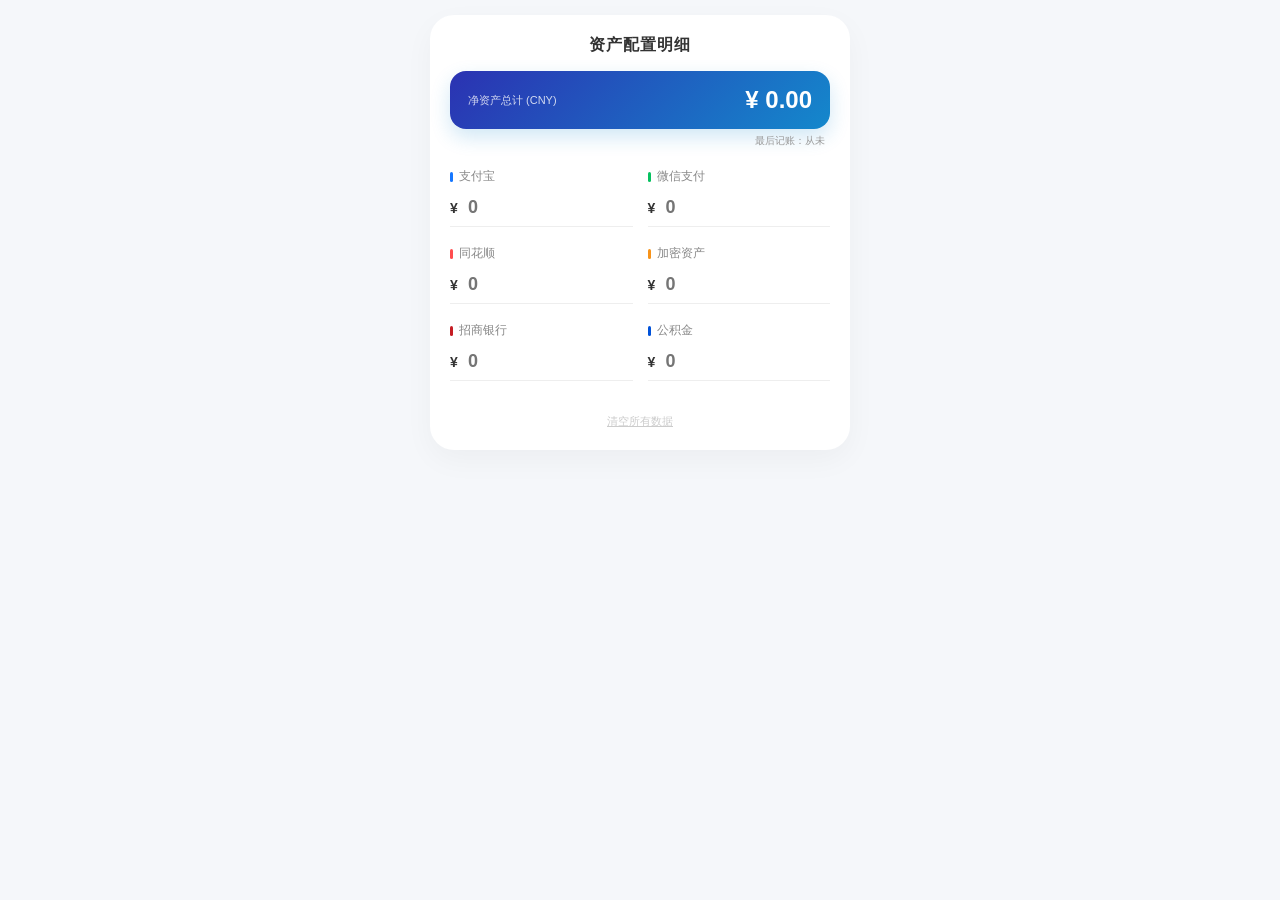
==== assets.html @ 4e2af0a4 "Add files via upload" ====
<!DOCTYPE html>
<html lang="zh-CN">
<head>
	<!-- 关联刚才创建的清单 -->
	<link rel="manifest" href="manifest.json">
	
	<!-- iOS 专用配置：隐藏 Safari 地址栏和状态栏 -->
	<meta name="apple-mobile-web-app-capable" content="yes">
	<meta name="apple-mobile-web-app-status-bar-style" content="black-translucent">
	<meta name="apple-mobile-web-app-title" content="投资助手">
	
	<!-- App 桌面图标 (建议换成你自己的 180x180 png 图片) -->
	<link rel="apple-touch-icon" href="https://cdn-icons-png.flaticon.com">
	
	<!-- 阻止页面弹性滚动造成露底（可选，增加原生感） -->
	<style>
	    html, body { overscroll-behavior-y: none; }
	</style>

    <meta charset="UTF-8">
    <meta name="viewport" content="width=device-width, initial-scale=1.0, maximum-scale=1.0, user-scalable=0">
    <title>财富看板</title>
    <style>
        :root {
            --ali: #1677ff; --wx: #07c160; --ths: #ff4d4f;
            --cry: #f7931a; --cmb: #c51d24; --gjj: #0052d9;
            --summary-bg: linear-gradient(135deg, #2b32b2 0%, #1488cc 100%);
        }
        body { font-family: -apple-system, sans-serif; background: #f5f7fa; display: flex; justify-content: center; min-height: 100vh; margin: 0; padding: 15px; box-sizing: border-box; }
        .app-card { background: #fff; border-radius: 24px; padding: 20px; width: 100%; max-width: 380px; box-shadow: 0 10px 30px rgba(0,0,0,0.04); height: fit-content; }
        header h2 { text-align: center; margin: 0 0 15px 0; font-size: 16px; color: #333; letter-spacing: 1px; }
        
        /* 顶部汇总区域 */
        .summary-card { 
            background: var(--summary-bg); 
            padding: 15px 18px; border-radius: 16px; 
            color: #fff; display: flex; align-items: center; justify-content: space-between; 
            margin-bottom: 5px;
            box-shadow: 0 8px 20px rgba(20, 136, 204, 0.2);
        }
        .summary-label { font-size: 11px; color: rgba(255,255,255,0.8); }
        .summary-val { font-size: 24px; font-weight: 700; font-family: "DIN Alternate", sans-serif; }
        .update-time { font-size: 10px; color: #999; text-align: right; margin-bottom: 20px; padding-right: 5px; }

        /* 中间输入网格 */
        .grid { display: grid; grid-template-columns: 1fr 1fr; gap: 18px 15px; margin-bottom: 25px; }
        .label-wrap { display: flex; align-items: center; margin-bottom: 4px; }
        .brand-line { width: 3px; height: 10px; border-radius: 2px; margin-right: 6px; }
        label { font-size: 12px; color: #888; }
        .input-box { position: relative; border-bottom: 1px solid #eee; }
        .input-box:focus-within { border-bottom-color: #1488cc; }
        .input-box::before { content: "¥"; position: absolute; left: 0; top: 50%; transform: translateY(-50%); color: #333; font-size: 14px; font-weight: 600; }
        input { width: 100%; padding: 8px 0 8px 18px; border: none; background: transparent; font-size: 18px; font-weight: 600; color: #333; outline: none; }

        /* 底部饼图分析区域 */
        .analysis-section { border-top: 1px dashed #eee; padding-top: 20px; margin-top: 10px; }
        .analysis-title { font-size: 13px; color: #333; font-weight: 600; margin-bottom: 15px; text-align: center; }
        .chart-container { display: flex; flex-direction: column; align-items: center; gap: 15px; }
        .pie-chart { width: 120px; height: 120px; border-radius: 50%; background: #f0f0f0; transition: 0.5s; position: relative; }
        .pie-chart::after { content: ""; position: absolute; width: 66px; height: 66px; background: white; border-radius: 50%; top: 27px; left: 27px; }
        
        .chart-legend { display: grid; grid-template-columns: 1fr 1fr; gap: 8px 15px; width: 100%; font-size: 11px; color: #666; }
        .legend-item { display: flex; align-items: center; }
        .dot { width: 7px; height: 7px; border-radius: 50%; margin-right: 6px; }

        .footer { margin-top: 30px; text-align: center; }
        .clear-btn { background: none; color: #ccc; border: none; font-size: 11px; text-decoration: underline; cursor: pointer; }
    </style>
</head>
<body>

<div class="app-card">
    <header><h2>资产配置明细</h2></header>
    
    <div class="summary-card">
        <div class="summary-label">净资产总计 (CNY)</div>
        <div class="summary-val">¥ <span id="res">0.00</span></div>
    </div>
    <div class="update-time">最后记账：<span id="last-update">从未</span></div>

    <div class="grid">
        <div class="item">
            <div class="label-wrap"><div class="brand-line" style="background:var(--ali)"></div><label>支付宝</label></div>
            <div class="input-box"><input type="text" inputmode="decimal" class="asset-input" id="alipay" data-color="var(--ali)" data-name="支付宝" placeholder="0"></div>
        </div>
        <div class="item">
            <div class="label-wrap"><div class="brand-line" style="background:var(--wx)"></div><label>微信支付</label></div>
            <div class="input-box"><input type="text" inputmode="decimal" class="asset-input" id="wechat" data-color="var(--wx)" data-name="微信" placeholder="0"></div>
        </div>
        <div class="item">
            <div class="label-wrap"><div class="brand-line" style="background:var(--ths)"></div><label>同花顺</label></div>
            <div class="input-box"><input type="text" inputmode="decimal" class="asset-input" id="ths" data-color="var(--ths)" data-name="同花顺" placeholder="0"></div>
        </div>
        <div class="item">
            <div class="label-wrap"><div class="brand-line" style="background:var(--cry)"></div><label>加密资产</label></div>
            <div class="input-box"><input type="text" inputmode="decimal" class="asset-input" id="crypto" data-color="var(--cry)" data-name="加密币" placeholder="0"></div>
        </div>
        <div class="item">
            <div class="label-wrap"><div class="brand-line" style="background:var(--cmb)"></div><label>招商银行</label></div>
            <div class="input-box"><input type="text" inputmode="decimal" class="asset-input" id="cmb" data-color="var(--cmb)" data-name="招行" placeholder="0"></div>
        </div>
        <div class="item">
            <div class="label-wrap"><div class="brand-line" style="background:var(--gjj)"></div><label>公积金</label></div>
            <div class="input-box"><input type="text" inputmode="decimal" class="asset-input" id="provident" data-color="var(--gjj)" data-name="公积金" placeholder="0"></div>
        </div>
    </div>

    <!-- 移至底部的分析区域 -->
    <div class="analysis-section" id="analysis-box" style="display:none;">
        <div class="analysis-title">资产分布比例</div>
        <div class="chart-container">
            <div class="pie-chart" id="pie"></div>
            <div class="chart-legend" id="legend"></div>
        </div>
    </div>

    <div class="footer">
        <button class="clear-btn" onclick="clearData()">清空所有数据</button>
    </div>
</div>

<script>
    const inputs = document.querySelectorAll('.asset-input');
    const resDisplay = document.getElementById('res');
    const timeDisplay = document.getElementById('last-update');
    const analysisBox = document.getElementById('analysis-box');
    const pieChart = document.getElementById('pie');
    const legendBox = document.getElementById('legend');

    window.onload = () => {
        inputs.forEach(i => {
            const saved = localStorage.getItem('wealth_final_' + i.id);
            if (saved) i.value = saved;
        });
        const savedTime = localStorage.getItem('wealth_final_time');
        if (savedTime) timeDisplay.innerText = savedTime;
        updateDisplay(false);
    };

    function updateDisplay(shouldUpdateTime = true) {
        let sum = 0;
        let segments = [];
        inputs.forEach(i => {
            const val = parseFloat(i.value) || 0;
            sum += val;
            if (val > 0) {
                segments.push({ name: i.getAttribute('data-name'), value: val, color: i.getAttribute('data-color') });
            }
        });

        resDisplay.innerText = sum.toLocaleString('zh-CN', { minimumFractionDigits: 2 });

        if (sum > 0) {
            analysisBox.style.display = 'block';
            let currentPercent = 0;
            let gradientStr = segments.map(s => {
                let start = currentPercent;
                let end = start + (s.value / sum) * 100;
                currentPercent = end;
                return `${s.color} ${start}% ${end}%`;
            }).join(', ');
            pieChart.style.background = `conic-gradient(${gradientStr})`;
            legendBox.innerHTML = segments.map(s => {
                let p = ((s.value / sum) * 100).toFixed(1);
                return `<div class="legend-item"><div class="dot" style="background:${s.color}"></div>${s.name} ${p}%</div>`;
            }).join('');
        } else {
            analysisBox.style.display = 'none';
        }

        if (shouldUpdateTime) {
            const now = new Date();
            const timeStr = `${now.getFullYear()}-${(now.getMonth()+1).toString().padStart(2,'0')}-${now.getDate().toString().padStart(2,'0')} ${now.getHours().toString().padStart(2,'0')}:${now.getMinutes().toString().padStart(2,'0')}`;
            timeDisplay.innerText = timeStr;
            localStorage.setItem('wealth_final_time', timeStr);
        }
    }

    function handleInput(e) {
        let val = e.target.value.replace(/[^\d.]/g, ""); 
        const parts = val.split(".");
        if (parts.length > 2) val = parts + "." + parts.slice(1).join("");
        e.target.value = val;
        localStorage.setItem('wealth_final_' + e.target.id, val);
        updateDisplay(true);
    }

    function clearData() {
        if (confirm("确定要清空吗？")) {
            inputs.forEach(i => { i.value = ""; localStorage.removeItem('wealth_final_' + i.id); });
            localStorage.removeItem('wealth_final_time');
            timeDisplay.innerText = "从未";
            updateDisplay(false);
        }
    }

    inputs.forEach(i => i.addEventListener('input', handleInput));
</script>

</body>
</html>
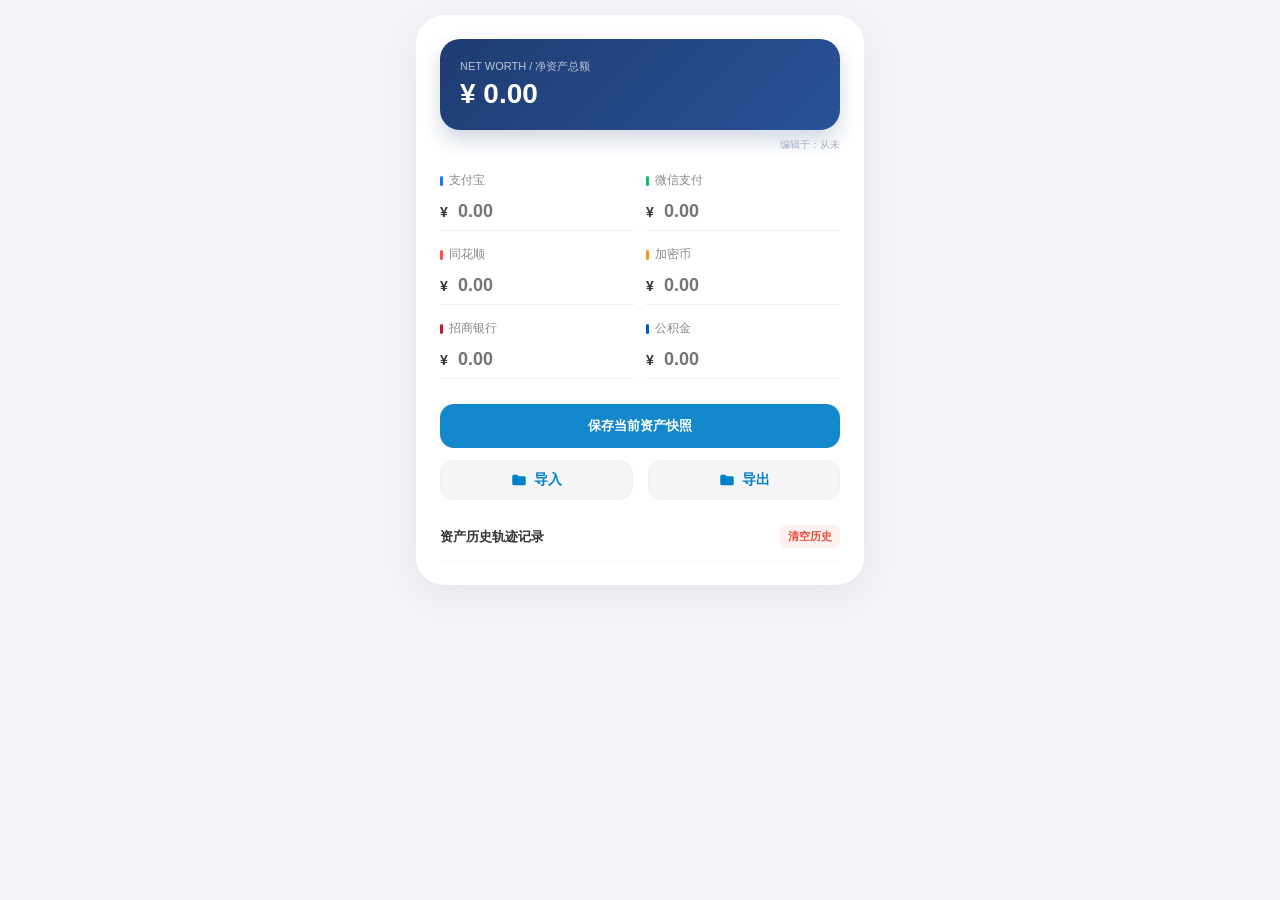
==== commit c4ac18cc: "Add files via upload" ====
--- a/assets.html
+++ b/assets.html
@@ -1,200 +1,271 @@
 <!DOCTYPE html>
 <html lang="zh-CN">
 <head>
-	<!-- 关联刚才创建的清单 -->
-	<link rel="manifest" href="manifest.json">
-	
-	<!-- iOS 专用配置：隐藏 Safari 地址栏和状态栏 -->
-	<meta name="apple-mobile-web-app-capable" content="yes">
-	<meta name="apple-mobile-web-app-status-bar-style" content="black-translucent">
-	<meta name="apple-mobile-web-app-title" content="投资助手">
-	
-	<!-- App 桌面图标 (建议换成你自己的 180x180 png 图片) -->
-	<link rel="apple-touch-icon" href="https://cdn-icons-png.flaticon.com">
-	
-	<!-- 阻止页面弹性滚动造成露底（可选，增加原生感） -->
-	<style>
-	    html, body { overscroll-behavior-y: none; }
-	</style>
-
     <meta charset="UTF-8">
     <meta name="viewport" content="width=device-width, initial-scale=1.0, maximum-scale=1.0, user-scalable=0">
-    <title>财富看板</title>
+    <title>财富看板-全功能版</title>
     <style>
         :root {
             --ali: #1677ff; --wx: #07c160; --ths: #ff4d4f;
             --cry: #f7931a; --cmb: #c51d24; --gjj: #0052d9;
-            --summary-bg: linear-gradient(135deg, #2b32b2 0%, #1488cc 100%);
+            --up: #2ecc71; --down: #e74c3c;
+            --btn-blue: #0081cc; --app-bg: #f2f4f7;
         }
-        body { font-family: -apple-system, sans-serif; background: #f5f7fa; display: flex; justify-content: center; min-height: 100vh; margin: 0; padding: 15px; box-sizing: border-box; }
-        .app-card { background: #fff; border-radius: 24px; padding: 20px; width: 100%; max-width: 380px; box-shadow: 0 10px 30px rgba(0,0,0,0.04); height: fit-content; }
-        header h2 { text-align: center; margin: 0 0 15px 0; font-size: 16px; color: #333; letter-spacing: 1px; }
-        
-        /* 顶部汇总区域 */
-        .summary-card { 
-            background: var(--summary-bg); 
-            padding: 15px 18px; border-radius: 16px; 
-            color: #fff; display: flex; align-items: center; justify-content: space-between; 
-            margin-bottom: 5px;
-            box-shadow: 0 8px 20px rgba(20, 136, 204, 0.2);
-        }
-        .summary-label { font-size: 11px; color: rgba(255,255,255,0.8); }
-        .summary-val { font-size: 24px; font-weight: 700; font-family: "DIN Alternate", sans-serif; }
-        .update-time { font-size: 10px; color: #999; text-align: right; margin-bottom: 20px; padding-right: 5px; }
-
-        /* 中间输入网格 */
-        .grid { display: grid; grid-template-columns: 1fr 1fr; gap: 18px 15px; margin-bottom: 25px; }
-        .label-wrap { display: flex; align-items: center; margin-bottom: 4px; }
+        body { font-family: -apple-system, sans-serif; background-color: var(--app-bg); display: flex; justify-content: center; min-height: 100vh; margin: 0; padding: 15px; box-sizing: border-box; }
+        .app-card { background: #fff; border-radius: 28px; padding: 24px; width: 100%; max-width: 400px; box-shadow: 0 10px 40px rgba(0,0,0,0.06); height: fit-content; }
+        .summary-card { background: linear-gradient(135deg, #1e3c72 0%, #2a5298 100%); padding: 20px; border-radius: 20px; color: #fff; box-shadow: 0 10px 20px rgba(30, 60, 114, 0.2); }
+        .summary-val { font-size: 28px; font-weight: 700; font-family: "DIN Alternate", sans-serif; }
+        .update-time { font-size: 10px; color: #a0aec0; text-align: right; margin: 8px 0 20px 0; }
+        
+        .grid { display: grid; grid-template-columns: 1fr 1fr; gap: 15px 12px; margin-bottom: 25px; }
+        .label-wrap { display: flex; align-items: center; margin-bottom: 4px; font-size: 12px; color: #888; }
         .brand-line { width: 3px; height: 10px; border-radius: 2px; margin-right: 6px; }
-        label { font-size: 12px; color: #888; }
-        .input-box { position: relative; border-bottom: 1px solid #eee; }
-        .input-box:focus-within { border-bottom-color: #1488cc; }
+        .input-box { position: relative; border-bottom: 1.5px solid #eee; }
         .input-box::before { content: "¥"; position: absolute; left: 0; top: 50%; transform: translateY(-50%); color: #333; font-size: 14px; font-weight: 600; }
-        input { width: 100%; padding: 8px 0 8px 18px; border: none; background: transparent; font-size: 18px; font-weight: 600; color: #333; outline: none; }
-
-        /* 底部饼图分析区域 */
-        .analysis-section { border-top: 1px dashed #eee; padding-top: 20px; margin-top: 10px; }
-        .analysis-title { font-size: 13px; color: #333; font-weight: 600; margin-bottom: 15px; text-align: center; }
-        .chart-container { display: flex; flex-direction: column; align-items: center; gap: 15px; }
-        .pie-chart { width: 120px; height: 120px; border-radius: 50%; background: #f0f0f0; transition: 0.5s; position: relative; }
-        .pie-chart::after { content: ""; position: absolute; width: 66px; height: 66px; background: white; border-radius: 50%; top: 27px; left: 27px; }
-        
-        .chart-legend { display: grid; grid-template-columns: 1fr 1fr; gap: 8px 15px; width: 100%; font-size: 11px; color: #666; }
-        .legend-item { display: flex; align-items: center; }
-        .dot { width: 7px; height: 7px; border-radius: 50%; margin-right: 6px; }
-
-        .footer { margin-top: 30px; text-align: center; }
-        .clear-btn { background: none; color: #ccc; border: none; font-size: 11px; text-decoration: underline; cursor: pointer; }
+        input { width: 100%; padding: 8px 0 8px 18px; border: none; background: transparent; font-size: 18px; font-weight: 600; outline: none; color: #333; }
+        
+        .btn-stack { display: flex; flex-direction: column; gap: 12px; margin-bottom: 25px; }
+        .save-btn { background: #1488cc; color: white; border: none; padding: 13px; border-radius: 14px; font-weight: 600; cursor: pointer; }
+        .secondary-btns { display: grid; grid-template-columns: 1fr 1fr; gap: 15px; }
+        .sec-btn { background: #f5f5f7; color: var(--btn-blue); border: 1px solid #eef0f2; padding: 10px; border-radius: 14px; font-size: 14px; font-weight: 700; cursor: pointer; display: flex; align-items: center; justify-content: center; }
+        .btn-icon { width: 18px; height: 18px; margin-right: 6px; }
+
+        /* 历史记录标题栏 */
+        .history-header { display: flex; justify-content: space-between; align-items: center; margin-bottom: 12px; }
+        .section-title { font-size: 13px; font-weight: 700; color: #333; }
+        .clear-all-btn { color: var(--down); font-size: 11px; font-weight: 600; cursor: pointer; padding: 4px 8px; border-radius: 6px; background: #fff1f0; border: none; }
+        
+        .history-list { max-height: 200px; overflow-y: auto; border-top: 1px solid #f9f9f9; }
+        .history-item { display: flex; justify-content: space-between; align-items: center; padding: 12px 0; border-bottom: 1px solid #f9f9f9; }
+        .hist-amount { font-size: 15px; font-weight: 700; }
+        .hist-time { font-size: 10px; color: #bbb; }
+        .del-btn { width: 28px; height: 28px; border-radius: 8px; background: #fff1f0; display: flex; align-items: center; justify-content: center; cursor: pointer; border: none; }
+        
+        .chart-box { width: 100%; height: 150px; margin-top: 15px; padding-left: 30px; box-sizing: border-box; }
+        .chart-svg { width: 100%; height: 120px; overflow: visible; }
+        .axis-label { font-size: 9px; fill: #aaa; }
     </style>
 </head>
 <body>
 
 <div class="app-card">
-    <header><h2>资产配置明细</h2></header>
-    
     <div class="summary-card">
-        <div class="summary-label">净资产总计 (CNY)</div>
+        <div style="font-size: 11px; opacity: 0.7; margin-bottom: 4px;">NET WORTH / 净资产总额</div>
         <div class="summary-val">¥ <span id="res">0.00</span></div>
     </div>
-    <div class="update-time">最后记账：<span id="last-update">从未</span></div>
+    <div class="update-time">编辑于：<span id="last-update">从未</span></div>
 
     <div class="grid">
         <div class="item">
-            <div class="label-wrap"><div class="brand-line" style="background:var(--ali)"></div><label>支付宝</label></div>
-            <div class="input-box"><input type="text" inputmode="decimal" class="asset-input" id="alipay" data-color="var(--ali)" data-name="支付宝" placeholder="0"></div>
-        </div>
-        <div class="item">
-            <div class="label-wrap"><div class="brand-line" style="background:var(--wx)"></div><label>微信支付</label></div>
-            <div class="input-box"><input type="text" inputmode="decimal" class="asset-input" id="wechat" data-color="var(--wx)" data-name="微信" placeholder="0"></div>
-        </div>
-        <div class="item">
-            <div class="label-wrap"><div class="brand-line" style="background:var(--ths)"></div><label>同花顺</label></div>
-            <div class="input-box"><input type="text" inputmode="decimal" class="asset-input" id="ths" data-color="var(--ths)" data-name="同花顺" placeholder="0"></div>
-        </div>
-        <div class="item">
-            <div class="label-wrap"><div class="brand-line" style="background:var(--cry)"></div><label>加密资产</label></div>
-            <div class="input-box"><input type="text" inputmode="decimal" class="asset-input" id="crypto" data-color="var(--cry)" data-name="加密币" placeholder="0"></div>
-        </div>
-        <div class="item">
-            <div class="label-wrap"><div class="brand-line" style="background:var(--cmb)"></div><label>招商银行</label></div>
-            <div class="input-box"><input type="text" inputmode="decimal" class="asset-input" id="cmb" data-color="var(--cmb)" data-name="招行" placeholder="0"></div>
-        </div>
-        <div class="item">
-            <div class="label-wrap"><div class="brand-line" style="background:var(--gjj)"></div><label>公积金</label></div>
-            <div class="input-box"><input type="text" inputmode="decimal" class="asset-input" id="provident" data-color="var(--gjj)" data-name="公积金" placeholder="0"></div>
-        </div>
-    </div>
-
-    <!-- 移至底部的分析区域 -->
-    <div class="analysis-section" id="analysis-box" style="display:none;">
-        <div class="analysis-title">资产分布比例</div>
-        <div class="chart-container">
-            <div class="pie-chart" id="pie"></div>
-            <div class="chart-legend" id="legend"></div>
-        </div>
-    </div>
-
-    <div class="footer">
-        <button class="clear-btn" onclick="clearData()">清空所有数据</button>
+            <div class="label-wrap"><div class="brand-line" style="background:var(--ali)"></div>支付宝</div>
+            <div class="input-box"><input type="text" inputmode="decimal" class="asset-input" id="alipay" data-name="支付宝" placeholder="0.00"></div>
+        </div>
+        <div class="item">
+            <div class="label-wrap"><div class="brand-line" style="background:var(--wx)"></div>微信支付</div>
+            <div class="input-box"><input type="text" inputmode="decimal" class="asset-input" id="wechat" data-name="微信" placeholder="0.00"></div>
+        </div>
+        <div class="item">
+            <div class="label-wrap"><div class="brand-line" style="background:var(--ths)"></div>同花顺</div>
+            <div class="input-box"><input type="text" inputmode="decimal" class="asset-input" id="ths" data-name="同花顺" placeholder="0.00"></div>
+        </div>
+        <div class="item">
+            <div class="label-wrap"><div class="brand-line" style="background:var(--cry)"></div>加密币</div>
+            <div class="input-box"><input type="text" inputmode="decimal" class="asset-input" id="crypto" data-name="加密币" placeholder="0.00"></div>
+        </div>
+        <div class="item">
+            <div class="label-wrap"><div class="brand-line" style="background:var(--cmb)"></div>招商银行</div>
+            <div class="input-box"><input type="text" inputmode="decimal" class="asset-input" id="cmb" data-name="招行" placeholder="0.00"></div>
+        </div>
+        <div class="item">
+            <div class="label-wrap"><div class="brand-line" style="background:var(--gjj)"></div>公积金</div>
+            <div class="input-box"><input type="text" inputmode="decimal" class="asset-input" id="provident" data-name="公积金" placeholder="0.00"></div>
+        </div>
+    </div>
+
+    <div class="btn-stack">
+        <button class="save-btn" onclick="saveRecord()">保存当前资产快照</button>
+        <div class="secondary-btns">
+            <button class="sec-btn" onclick="document.getElementById('fileIn').click()">
+                <svg class="btn-icon" viewBox="0 0 24 24"><path d="M3 7C3 5.8 3.8 5 5 5H9.5L11.5 7H19C20.1 7 21 7.8 21 9V17C21 18.1 20.1 19 19 19H5C3.8 19 3 18.1 3 17V7Z" fill="#0081cc""")/>></svg>导入
+            </button>
+            <button class="sec-btn" onclick="exportData()">
+                <svg class="btn-icon" viewBox="0 0 24 24"><path d="M3 7C3 5.8 3.8 5 5 5H9.5L11.5 7H19C20.1 7 21 7.8 21 9V17C21 18.1 20.1 19 19 19H5C3.8 19 3 18.1 3 17V7Z" fill="#0081cc""")/>></svg>导出
+            </button>
+        </div>
+        <input type="file" id="fileIn" style="display:none" accept=".csv" onchange="importData(this)">
+    </div>
+
+    <div class="history-section">
+        <div class="history-header">
+            <span class="section-title">资产历史轨迹记录</span>
+            <button class="clear-all-btn" onclick="clearAllHistory()">清空历史</button>
+        </div>
+        <div class="history-list" id="hist-list"></div>
+        <div class="chart-box" id="chart-wrap" style="display:none;">
+            <svg class="chart-svg" id="svg-chart">
+                <defs><linearGradient id="g" x1="0" y1="0" x2="0" y2="1"><stop offset="0%" stop-color="#1488cc" stop-opacity="0.2""")/>><stop offset="100%" stop-color="#fff" stop-opacity="0""")/>></linearGradient></defs>
+                <text x="-32" y="8" class="axis-label" id="y-max"></text>
+                <text x="-32" y="120" class="axis-label" id="y-min"></text>
+                <text x="0" y="140" class="axis-label" id="x-start"></text>
+                <text x="100%" y="140" class="axis-label" text-anchor="end" id="x-end"></text>
+                <path fill="url(#g)" id="c-area"></path>
+                <path fill="none" stroke="#1488cc" stroke-width="2.5" id="c-line"></path>
+            </svg>
+        </div>
     </div>
 </div>
 
 <script>
     const inputs = document.querySelectorAll('.asset-input');
-    const resDisplay = document.getElementById('res');
-    const timeDisplay = document.getElementById('last-update');
-    const analysisBox = document.getElementById('analysis-box');
-    const pieChart = document.getElementById('pie');
-    const legendBox = document.getElementById('legend');
+    const resDisp = document.getElementById('res');
+    const timeDisp = document.getElementById('last-update');
+    const histList = document.getElementById('hist-list');
+    const ASSET_KEYS = ['alipay', 'wechat', 'ths', 'crypto', 'cmb', 'provident'];
 
     window.onload = () => {
-        inputs.forEach(i => {
-            const saved = localStorage.getItem('wealth_final_' + i.id);
-            if (saved) i.value = saved;
+        ASSET_KEYS.forEach(k => {
+            const v = localStorage.getItem('v_all_fn_' + k);
+            if (v) document.getElementById(k).value = v;
         });
-        const savedTime = localStorage.getItem('wealth_final_time');
-        if (savedTime) timeDisplay.innerText = savedTime;
-        updateDisplay(false);
+        render();
+        update(false);
     };
 
-    function updateDisplay(shouldUpdateTime = true) {
+    function update(shoudTime = true) {
         let sum = 0;
-        let segments = [];
-        inputs.forEach(i => {
-            const val = parseFloat(i.value) || 0;
-            sum += val;
-            if (val > 0) {
-                segments.push({ name: i.getAttribute('data-name'), value: val, color: i.getAttribute('data-color') });
+        inputs.forEach(i => sum += (parseFloat(i.value) || 0));
+        resDisp.innerText = sum.toLocaleString('zh-CN', {minimumFractionDigits: 2});
+        if (shoudTime) timeDisp.innerText = new Date().toLocaleString('zh-CN', {hour12: false});
+    }
+
+    function saveRecord() {
+        const total = parseFloat(resDisp.innerText.replace(/,/g, ''));
+        if (total <= 0) return;
+        const now = new Date();
+        const fullTime = now.toLocaleString('zh-CN', {hour12: false});
+        const day = `${now.getMonth()+1}-${now.getDate()}`;
+        
+        let detail = {};
+        ASSET_KEYS.forEach(k => detail[k] = document.getElementById(k).value || "0");
+
+        let h = JSON.parse(localStorage.getItem('v_all_fn_hist') || "[]");
+        h.unshift({amount: total, time: fullTime, day: day, detail: detail});
+        localStorage.setItem('v_all_fn_hist', JSON.stringify(h));
+        render();
+    }
+
+    function render() {
+        let h = JSON.parse(localStorage.getItem('v_all_fn_hist') || "[]");
+        histList.innerHTML = h.map((r, i) => {
+            let diffHtml = "";
+            if (i < h.length - 1) {
+                const d = r.amount - h[i+1].amount;
+                diffHtml = `<span style="font-size:10px; font-weight:700; color:${d>=0?'#2ecc71':'#e74c3c'}; margin-left:6px;">${d>=0?'+':''}${d.toLocaleString()}</span>`;
             }
+            return `<div class="history-item">
+                <div><div class="hist-amount">¥ ${r.amount.toLocaleString()} ${diffHtml}</div><div class="hist-time">${r.time}</div></div>
+                <button class="del-btn" onclick="del(${i})"><svg width="14" height="14" fill="#ff4d4f" viewBox="0 0 24 24"><path d="M6 19c0 1.1.9 2 2 2h8c1.1 0 2-.9 2-2V7H6v12zM19 4h-3.5l-1-1h-5l-1 1H5v2h14V4z""")/>></svg></button>
+            </div>`;
+        }).join('');
+        draw(h);
+    }
+
+    function draw(h) {
+        const box = document.getElementById('chart-wrap');
+        if (h.length < 2) { box.style.display='none'; return; }
+        box.style.display='block';
+        const data = [...h].reverse();
+        const vals = data.map(r => r.amount);
+        const w = document.getElementById('svg-chart').clientWidth;
+        const ht = 120;
+        let max = Math.max(...vals), min = Math.min(...vals);
+        if (max === min) { max += 100; min -= 100; }
+        document.getElementById('y-max').textContent = (max/10000).toFixed(1)+'w';
+        document.getElementById('y-min').textContent = (min/10000).toFixed(1)+'w';
+        document.getElementById('x-start').textContent = data[0].day;
+        document.getElementById('x-end').textContent = data[data.length-1].day;
+        const pts = vals.map((v, i) => {
+            const x = (i/(vals.length-1)) * w;
+            const y = ht - ((v-min)/(max-min)) * ht;
+            return `${x},${y}`;
         });
-
-        resDisplay.innerText = sum.toLocaleString('zh-CN', { minimumFractionDigits: 2 });
-
-        if (sum > 0) {
-            analysisBox.style.display = 'block';
-            let currentPercent = 0;
-            let gradientStr = segments.map(s => {
-                let start = currentPercent;
-                let end = start + (s.value / sum) * 100;
-                currentPercent = end;
-                return `${s.color} ${start}% ${end}%`;
-            }).join(', ');
-            pieChart.style.background = `conic-gradient(${gradientStr})`;
-            legendBox.innerHTML = segments.map(s => {
-                let p = ((s.value / sum) * 100).toFixed(1);
-                return `<div class="legend-item"><div class="dot" style="background:${s.color}"></div>${s.name} ${p}%</div>`;
-            }).join('');
-        } else {
-            analysisBox.style.display = 'none';
+        const d = `M ${pts.join(' L ')}`;
+        document.getElementById('c-line').setAttribute('d', d);
+        document.getElementById('c-area').setAttribute('d', `${d} L ${w},${ht} L 0,${ht} Z`);
+    }
+
+    function exportData() {
+        let h = JSON.parse(localStorage.getItem('v_all_fn_hist') || "[]");
+        if (!h.length) return alert("暂无数据");
+        let csv = "\uFEFF时间,总计," + ASSET_KEYS.map(k => document.getElementById(k).getAttribute('data-name')).join(",") + "\n";
+        csv += h.map(r => {
+            let row = [r.time, r.amount];
+            ASSET_KEYS.forEach(k => row.push(r.detail ? (r.detail[k] || "0") : "0"));
+            return row.join(",");
+        }).join("\n");
+        const b = new Blob([csv], {type: 'text/csv'});
+        const a = document.createElement('a');
+        a.href = URL.createObjectURL(b);
+        a.download = `资产备份_${new Date().toLocaleDateString()}.csv`;
+        a.click();
+    }
+
+    function importData(inp) {
+        const file = inp.files[0];
+        if (!file) return;
+        const r = new FileReader();
+        r.onload = function(e) {
+            const text = e.target.result;
+            const lines = text.split("\n").filter(l => l.trim() !== "");
+            let imported = [];
+            for (let i = 1; i < lines.length; i++) {
+                const cols = lines[i].split(",");
+                if (cols.length < 2) continue;
+                let detail = {};
+                ASSET_KEYS.forEach((key, idx) => { detail[key] = cols[idx + 2] ? cols[idx + 2].trim() : "0"; });
+                let dateParts = cols[0].split(" ")[0].split(/[\/\-]/);
+                imported.push({ amount: parseFloat(cols[1]), time: cols[0].trim(), day: dateParts.slice(1).join("-"), detail: detail });
+            }
+            if (imported.length > 0) {
+                localStorage.setItem('v_all_fn_hist', JSON.stringify(imported));
+                if (confirm("导入成功！是否将最新快照数据回填到输入框？")) {
+                    const latest = imported[0];
+                    ASSET_KEYS.forEach(k => {
+                        const val = latest.detail ? latest.detail[k] : "0";
+                        document.getElementById(k).value = val;
+                        localStorage.setItem('v_all_fn_' + k, val);
+                    });
+                    update(true);
+                }
+                render();
+            }
+        };
+        r.readAsText(file);
+        inp.value = "";
+    }
+
+    function del(idx) {
+        if(confirm("确定删除这条记录？")) {
+            let h = JSON.parse(localStorage.getItem('v_all_fn_hist') || "[]");
+            h.splice(idx, 1);
+            localStorage.setItem('v_all_fn_hist', JSON.stringify(h));
+            render();
         }
-
-        if (shouldUpdateTime) {
-            const now = new Date();
-            const timeStr = `${now.getFullYear()}-${(now.getMonth()+1).toString().padStart(2,'0')}-${now.getDate().toString().padStart(2,'0')} ${now.getHours().toString().padStart(2,'0')}:${now.getMinutes().toString().padStart(2,'0')}`;
-            timeDisplay.innerText = timeStr;
-            localStorage.setItem('wealth_final_time', timeStr);
+    }
+
+    function clearAllHistory() {
+        if(confirm("❗ 警告：确定要永久清空所有历史记录和轨迹图吗？(当前输入框的数据将保留)")) {
+            localStorage.removeItem('v_all_fn_hist');
+            render();
         }
     }
 
-    function handleInput(e) {
-        let val = e.target.value.replace(/[^\d.]/g, ""); 
-        const parts = val.split(".");
-        if (parts.length > 2) val = parts + "." + parts.slice(1).join("");
-        e.target.value = val;
-        localStorage.setItem('wealth_final_' + e.target.id, val);
-        updateDisplay(true);
-    }
-
-    function clearData() {
-        if (confirm("确定要清空吗？")) {
-            inputs.forEach(i => { i.value = ""; localStorage.removeItem('wealth_final_' + i.id); });
-            localStorage.removeItem('wealth_final_time');
-            timeDisplay.innerText = "从未";
-            updateDisplay(false);
-        }
-    }
-
-    inputs.forEach(i => i.addEventListener('input', handleInput));
+    inputs.forEach(i => i.addEventListener('input', (e) => {
+        let v = e.target.value.replace(/[^\d.]/g, "").replace(/\.(?=.*\.)/g, "");
+        e.target.value = v;
+        localStorage.setItem('v_all_fn_' + e.target.id, v);
+        update(true);
+    }));
 </script>
 
 </body>
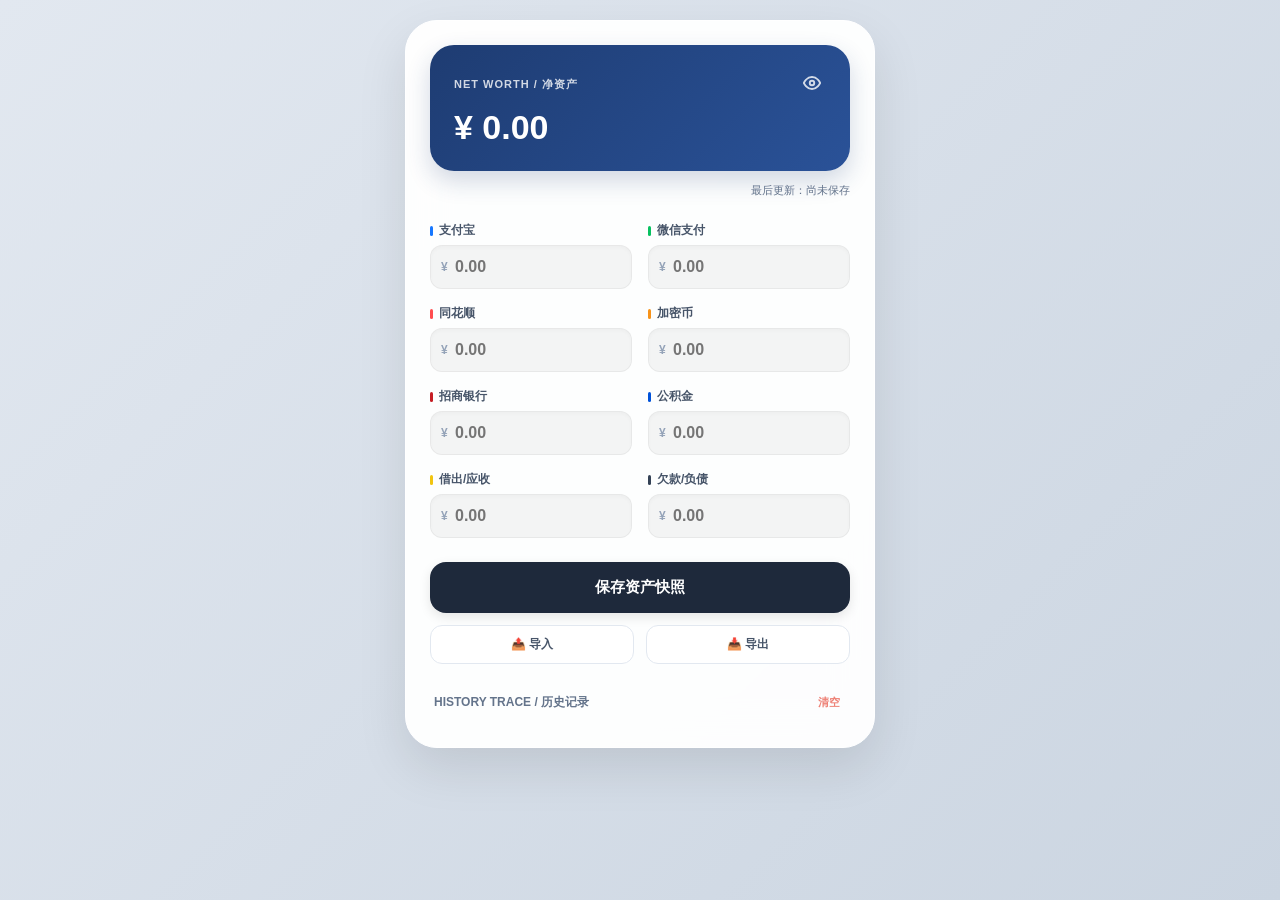
==== commit 34598ef1: "Add files via upload" ====
--- a/assets.html
+++ b/assets.html
@@ -3,168 +3,286 @@
 <head>
     <meta charset="UTF-8">
     <meta name="viewport" content="width=device-width, initial-scale=1.0, maximum-scale=1.0, user-scalable=0">
-    <title>财富看板-全功能版</title>
+    <title>财富看板-高对比版</title>
     <style>
         :root {
             --ali: #1677ff; --wx: #07c160; --ths: #ff4d4f;
             --cry: #f7931a; --cmb: #c51d24; --gjj: #0052d9;
-            --up: #2ecc71; --down: #e74c3c;
-            --btn-blue: #0081cc; --app-bg: #f2f4f7;
-        }
-        body { font-family: -apple-system, sans-serif; background-color: var(--app-bg); display: flex; justify-content: center; min-height: 100vh; margin: 0; padding: 15px; box-sizing: border-box; }
-        .app-card { background: #fff; border-radius: 28px; padding: 24px; width: 100%; max-width: 400px; box-shadow: 0 10px 40px rgba(0,0,0,0.06); height: fit-content; }
-        .summary-card { background: linear-gradient(135deg, #1e3c72 0%, #2a5298 100%); padding: 20px; border-radius: 20px; color: #fff; box-shadow: 0 10px 20px rgba(30, 60, 114, 0.2); }
-        .summary-val { font-size: 28px; font-weight: 700; font-family: "DIN Alternate", sans-serif; }
-        .update-time { font-size: 10px; color: #a0aec0; text-align: right; margin: 8px 0 20px 0; }
+            --debt: #334155; --receiv: #f1c40f; --up: #2ecc71; --down: #e74c3c;
+            /* 整体背景略微加深，以便衬托出白色卡片 */
+            --app-bg: linear-gradient(135deg, #e2e8f0 0%, #cbd5e1 100%);
+            /* 主卡片使用纯净白，增加实体感 */
+            --card-base: rgba(255, 255, 255, 0.95);
+            /* 输入框和记录背景使用略深的灰白，形成凹陷感 */
+            --item-bg: rgba(0, 0, 0, 0.04);
+            --accent: #1e3c72;
+        }
+
+        body { 
+            font-family: -apple-system, BlinkMacSystemFont, "Segoe UI", Roboto, sans-serif; 
+            background: var(--app-bg); 
+            display: flex; justify-content: center; 
+            min-height: 100vh; margin: 0; padding: 20px 15px; box-sizing: border-box; 
+            color: #1e293b;
+        }
+
+        /* 主卡片：增加边框深度 */
+        .app-card { 
+            background: var(--card-base); 
+            backdrop-filter: blur(20px); 
+            -webkit-backdrop-filter: blur(20px);
+            border: 1px solid rgba(255, 255, 255, 1);
+            border-radius: 32px; padding: 24px; width: 100%; max-width: 420px; 
+            box-shadow: 0 20px 50px rgba(0, 0, 0, 0.1); 
+            height: fit-content; 
+        }
+
+        .summary-card { 
+            background: linear-gradient(135deg, #1e3c72 0%, #2a5298 100%); 
+            padding: 24px; border-radius: 24px; color: #fff; 
+            box-shadow: 0 10px 25px rgba(30, 60, 114, 0.2);
+            position: relative; overflow: hidden; margin-bottom: 8px;
+        }
+
+        .summary-header { display: flex; justify-content: space-between; align-items: center; opacity: 0.8; font-size: 11px; font-weight: 600; letter-spacing: 1px; }
+        .summary-val { font-size: 34px; font-weight: 800; font-family: "DIN Alternate", sans-serif; margin-top: 8px; transition: filter 0.3s; }
+        .update-time { font-size: 11px; color: #64748b; text-align: right; margin: 12px 0 24px 0; }
+
+        .grid { display: grid; grid-template-columns: 1fr 1fr; gap: 16px; margin-bottom: 24px; }
+        .label-wrap { display: flex; align-items: center; margin-bottom: 6px; font-size: 12px; color: #475569; font-weight: 700; }
+        .brand-line { width: 3px; height: 10px; border-radius: 2px; margin-right: 6px; }
         
-        .grid { display: grid; grid-template-columns: 1fr 1fr; gap: 15px 12px; margin-bottom: 25px; }
-        .label-wrap { display: flex; align-items: center; margin-bottom: 4px; font-size: 12px; color: #888; }
-        .brand-line { width: 3px; height: 10px; border-radius: 2px; margin-right: 6px; }
-        .input-box { position: relative; border-bottom: 1.5px solid #eee; }
-        .input-box::before { content: "¥"; position: absolute; left: 0; top: 50%; transform: translateY(-50%); color: #333; font-size: 14px; font-weight: 600; }
-        input { width: 100%; padding: 8px 0 8px 18px; border: none; background: transparent; font-size: 18px; font-weight: 600; outline: none; color: #333; }
+        /* 输入框：通过内阴影和背景色差增加“凹陷”感，使其在白色卡片上非常明显 */
+        .input-box { 
+            position: relative; 
+            background: var(--item-bg); 
+            border-radius: 12px;
+            padding: 2px 10px; 
+            border: 1px solid rgba(0, 0, 0, 0.05);
+            /* 关键：增加一个非常淡的内阴影 */
+            box-shadow: inset 0 2px 4px rgba(0,0,0,0.03);
+            transition: all 0.2s ease; 
+        }
+        .input-box:focus-within { 
+            background: #fff; 
+            border-color: var(--ali); 
+            box-shadow: 0 4px 12px rgba(22, 119, 255, 0.15);
+            transform: translateY(-1px);
+        }
+        .input-box::before { content: "¥"; position: absolute; left: 10px; top: 50%; transform: translateY(-50%); color: #94a3b8; font-size: 12px; font-weight: 700; }
         
-        .btn-stack { display: flex; flex-direction: column; gap: 12px; margin-bottom: 25px; }
-        .save-btn { background: #1488cc; color: white; border: none; padding: 13px; border-radius: 14px; font-weight: 600; cursor: pointer; }
-        .secondary-btns { display: grid; grid-template-columns: 1fr 1fr; gap: 15px; }
-        .sec-btn { background: #f5f5f7; color: var(--btn-blue); border: 1px solid #eef0f2; padding: 10px; border-radius: 14px; font-size: 14px; font-weight: 700; cursor: pointer; display: flex; align-items: center; justify-content: center; }
-        .btn-icon { width: 18px; height: 18px; margin-right: 6px; }
-
-        /* 历史记录标题栏 */
-        .history-header { display: flex; justify-content: space-between; align-items: center; margin-bottom: 12px; }
-        .section-title { font-size: 13px; font-weight: 700; color: #333; }
-        .clear-all-btn { color: var(--down); font-size: 11px; font-weight: 600; cursor: pointer; padding: 4px 8px; border-radius: 6px; background: #fff1f0; border: none; }
+        input { width: 100%; padding: 10px 0 10px 14px; border: none; background: transparent; font-size: 16px; font-weight: 700; outline: none; color: #0f172a; box-sizing: border-box; }
         
-        .history-list { max-height: 200px; overflow-y: auto; border-top: 1px solid #f9f9f9; }
-        .history-item { display: flex; justify-content: space-between; align-items: center; padding: 12px 0; border-bottom: 1px solid #f9f9f9; }
-        .hist-amount { font-size: 15px; font-weight: 700; }
-        .hist-time { font-size: 10px; color: #bbb; }
-        .del-btn { width: 28px; height: 28px; border-radius: 8px; background: #fff1f0; display: flex; align-items: center; justify-content: center; cursor: pointer; border: none; }
+        .blur-active { filter: blur(10px) grayscale(1); pointer-events: none; user-select: none; }
+
+        .btn-stack { display: flex; flex-direction: column; gap: 12px; margin-bottom: 30px; }
+        .save-btn { 
+            background: #1e293b; color: white; border: none; padding: 16px; 
+            border-radius: 16px; font-weight: 700; cursor: pointer; font-size: 15px; 
+            box-shadow: 0 4px 12px rgba(0,0,0,0.1); transition: 0.2s;
+        }
+        .save-btn:active { transform: scale(0.97); background: #0f172a; }
+
+        .secondary-btns { display: grid; grid-template-columns: 1fr 1fr; gap: 12px; }
+        .sec-btn { background: #fff; color: #475569; border: 1px solid #e2e8f0; padding: 10px; border-radius: 12px; font-size: 12px; font-weight: 600; cursor: pointer; display: flex; align-items: center; justify-content: center; gap: 6px; transition: 0.2s; }
+        .sec-btn:hover { background: #f8fafc; border-color: #cbd5e1; }
+
+        .history-header { display: flex; justify-content: space-between; align-items: center; margin-bottom: 12px; padding: 0 4px; }
+        .section-title { font-size: 12px; font-weight: 800; color: #64748b; text-transform: uppercase; }
+        .clear-all-btn { color: var(--down); font-size: 11px; font-weight: 700; cursor: pointer; border: none; background: none; opacity: 0.7; }
+
+        /* 历史记录背景：使用实体边框和略微的颜色区分 */
+        .history-list { max-height: 240px; overflow-y: auto; }
+        .history-item { 
+            display: grid; grid-template-columns: 1.2fr 1.8fr 30px; align-items: center; 
+            padding: 14px; 
+            background: #f8fafc; /* 使用非常淡的灰蓝色背景 */
+            border-radius: 16px; 
+            margin-bottom: 10px; 
+            border: 1px solid #edf2f7;
+            box-shadow: 0 2px 5px rgba(0,0,0,0.02);
+        }
+
+        .hist-amount { font-size: 15px; font-weight: 800; color: #1e293b; }
+        .hist-time-center { font-size: 10px; color: #94a3b8; text-align: center; font-weight: 500; }
+        .diff-tag { font-size: 10px; padding: 2px 6px; border-radius: 4px; font-weight: 800; margin-top: 4px; display: inline-block; }
+        .diff-up { background: #f0fdf4; color: #166534; }
+        .diff-down { background: #fef2f2; color: #991b1b; }
         
-        .chart-box { width: 100%; height: 150px; margin-top: 15px; padding-left: 30px; box-sizing: border-box; }
-        .chart-svg { width: 100%; height: 120px; overflow: visible; }
-        .axis-label { font-size: 9px; fill: #aaa; }
+        .del-btn { width: 28px; height: 28px; border-radius: 8px; background: #fff; border: 1px solid #e2e8f0; cursor: pointer; color: #94a3b8; display: flex; align-items: center; justify-content: center; font-size: 12px; }
+        .del-btn:hover { color: var(--down); border-color: #fecaca; }
+
+        .chart-box { width: 100%; height: 160px; margin-top: 20px; padding: 10px; background: var(--item-bg); border-radius: 20px; }
+        .axis-label { font-size: 9px; fill: #94a3b8; font-weight: 600; }
     </style>
 </head>
 <body>
 
 <div class="app-card">
-    <div class="summary-card">
-        <div style="font-size: 11px; opacity: 0.7; margin-bottom: 4px;">NET WORTH / 净资产总额</div>
-        <div class="summary-val">¥ <span id="res">0.00</span></div>
+    <div class="summary-card" id="summary-card">
+        <div class="summary-header">
+            <span>NET WORTH / 净资产</span>
+            <button onclick="togglePrivacy()" id="privacy-btn" style="background:none; border:none; color:white; cursor:pointer; padding:5px; display:flex; align-items:center;">
+                <span id="eye-icon">
+                    <svg width="18" height="18" viewBox="0 0 24 24" fill="none" stroke="currentColor" stroke-width="2.5" stroke-linecap="round" stroke-linejoin="round"><path d="M1 12s4-8 11-8 11 8 11 8-4 8-11 8-11-8-11-8z"></path><circle cx="12" cy="12" r="3"></circle></svg>
+                </span>
+            </button>
+        </div>
+        <div class="summary-val" id="summary-val">¥ <span id="res">0.00</span></div>
     </div>
-    <div class="update-time">编辑于：<span id="last-update">从未</span></div>
+    <div class="update-time">最后更新：<span id="last-update">尚未保存</span></div>
 
     <div class="grid">
         <div class="item">
             <div class="label-wrap"><div class="brand-line" style="background:var(--ali)"></div>支付宝</div>
-            <div class="input-box"><input type="text" inputmode="decimal" class="asset-input" id="alipay" data-name="支付宝" placeholder="0.00"></div>
+            <div class="input-box"><input type="text" inputmode="decimal" class="asset-input" id="alipay" placeholder="0.00"></div>
         </div>
         <div class="item">
             <div class="label-wrap"><div class="brand-line" style="background:var(--wx)"></div>微信支付</div>
-            <div class="input-box"><input type="text" inputmode="decimal" class="asset-input" id="wechat" data-name="微信" placeholder="0.00"></div>
+            <div class="input-box"><input type="text" inputmode="decimal" class="asset-input" id="wechat" placeholder="0.00"></div>
         </div>
         <div class="item">
             <div class="label-wrap"><div class="brand-line" style="background:var(--ths)"></div>同花顺</div>
-            <div class="input-box"><input type="text" inputmode="decimal" class="asset-input" id="ths" data-name="同花顺" placeholder="0.00"></div>
+            <div class="input-box"><input type="text" inputmode="decimal" class="asset-input" id="ths" placeholder="0.00"></div>
         </div>
         <div class="item">
             <div class="label-wrap"><div class="brand-line" style="background:var(--cry)"></div>加密币</div>
-            <div class="input-box"><input type="text" inputmode="decimal" class="asset-input" id="crypto" data-name="加密币" placeholder="0.00"></div>
+            <div class="input-box"><input type="text" inputmode="decimal" class="asset-input" id="crypto" placeholder="0.00"></div>
         </div>
         <div class="item">
             <div class="label-wrap"><div class="brand-line" style="background:var(--cmb)"></div>招商银行</div>
-            <div class="input-box"><input type="text" inputmode="decimal" class="asset-input" id="cmb" data-name="招行" placeholder="0.00"></div>
+            <div class="input-box"><input type="text" inputmode="decimal" class="asset-input" id="cmb" placeholder="0.00"></div>
         </div>
         <div class="item">
             <div class="label-wrap"><div class="brand-line" style="background:var(--gjj)"></div>公积金</div>
-            <div class="input-box"><input type="text" inputmode="decimal" class="asset-input" id="provident" data-name="公积金" placeholder="0.00"></div>
+            <div class="input-box"><input type="text" inputmode="decimal" class="asset-input" id="provident" placeholder="0.00"></div>
+        </div>
+        <div class="item">
+            <div class="label-wrap"><div class="brand-line" style="background:var(--receiv)"></div>借出/应收</div>
+            <div class="input-box"><input type="text" inputmode="decimal" class="asset-input" id="receivable" placeholder="0.00"></div>
+        </div>
+        <div class="item">
+            <div class="label-wrap"><div class="brand-line" style="background:var(--debt)"></div>欠款/负债</div>
+            <div class="input-box"><input type="text" inputmode="decimal" class="asset-input" id="debt" placeholder="0.00" style="color:var(--down)"></div>
         </div>
     </div>
 
     <div class="btn-stack">
-        <button class="save-btn" onclick="saveRecord()">保存当前资产快照</button>
+        <button class="save-btn" onclick="saveRecord()">保存资产快照</button>
         <div class="secondary-btns">
-            <button class="sec-btn" onclick="document.getElementById('fileIn').click()">
-                <svg class="btn-icon" viewBox="0 0 24 24"><path d="M3 7C3 5.8 3.8 5 5 5H9.5L11.5 7H19C20.1 7 21 7.8 21 9V17C21 18.1 20.1 19 19 19H5C3.8 19 3 18.1 3 17V7Z" fill="#0081cc""")/>></svg>导入
-            </button>
-            <button class="sec-btn" onclick="exportData()">
-                <svg class="btn-icon" viewBox="0 0 24 24"><path d="M3 7C3 5.8 3.8 5 5 5H9.5L11.5 7H19C20.1 7 21 7.8 21 9V17C21 18.1 20.1 19 19 19H5C3.8 19 3 18.1 3 17V7Z" fill="#0081cc""")/>></svg>导出
-            </button>
+            <button class="sec-btn" onclick="document.getElementById('fileIn').click()">📤 导入</button>
+            <button class="sec-btn" onclick="exportData()">📥 导出</button>
         </div>
         <input type="file" id="fileIn" style="display:none" accept=".csv" onchange="importData(this)">
     </div>
 
     <div class="history-section">
         <div class="history-header">
-            <span class="section-title">资产历史轨迹记录</span>
-            <button class="clear-all-btn" onclick="clearAllHistory()">清空历史</button>
+            <span class="section-title">History Trace / 历史记录</span>
+            <button class="clear-all-btn" onclick="clearAllHistory()">清空</button>
         </div>
         <div class="history-list" id="hist-list"></div>
         <div class="chart-box" id="chart-wrap" style="display:none;">
             <svg class="chart-svg" id="svg-chart">
-                <defs><linearGradient id="g" x1="0" y1="0" x2="0" y2="1"><stop offset="0%" stop-color="#1488cc" stop-opacity="0.2""")/>><stop offset="100%" stop-color="#fff" stop-opacity="0""")/>></linearGradient></defs>
-                <text x="-32" y="8" class="axis-label" id="y-max"></text>
-                <text x="-32" y="120" class="axis-label" id="y-min"></text>
-                <text x="0" y="140" class="axis-label" id="x-start"></text>
-                <text x="100%" y="140" class="axis-label" text-anchor="end" id="x-end"></text>
+                <defs><linearGradient id="g" x1="0" y1="0" x2="0" y2="1"><stop offset="0%" stop-color="#1e3c72" stop-opacity="0.2"/><stop offset="100%" stop-color="#fff" stop-opacity="0"/></linearGradient></defs>
+                <text x="0" y="10" class="axis-label" id="y-max"></text>
+                <text x="0" y="125" class="axis-label" id="y-min"></text>
                 <path fill="url(#g)" id="c-area"></path>
-                <path fill="none" stroke="#1488cc" stroke-width="2.5" id="c-line"></path>
+                <path fill="none" stroke="#1e3c72" stroke-width="2.5" id="c-line" stroke-linejoin="round" stroke-linecap="round"></path>
             </svg>
         </div>
     </div>
 </div>
 
 <script>
-    const inputs = document.querySelectorAll('.asset-input');
-    const resDisp = document.getElementById('res');
-    const timeDisp = document.getElementById('last-update');
-    const histList = document.getElementById('hist-list');
-    const ASSET_KEYS = ['alipay', 'wechat', 'ths', 'crypto', 'cmb', 'provident'];
+    const ASSET_KEYS = ['alipay', 'wechat', 'ths', 'crypto', 'cmb', 'provident', 'receivable', 'debt'];
+    let isPrivate = localStorage.getItem('v_privacy') === 'true';
 
     window.onload = () => {
         ASSET_KEYS.forEach(k => {
             const v = localStorage.getItem('v_all_fn_' + k);
             if (v) document.getElementById(k).value = v;
         });
+        const savedTime = localStorage.getItem('v_all_fn_last_update');
+        if (savedTime) document.getElementById('last-update').innerText = savedTime;
+        update(false);
+        applyPrivacyStyle();
         render();
-        update(false);
     };
 
+    function togglePrivacy() {
+        isPrivate = !isPrivate;
+        localStorage.setItem('v_privacy', isPrivate);
+        applyPrivacyStyle();
+        render();
+    }
+
+    function applyPrivacyStyle() {
+        const eyeIcon = document.getElementById('eye-icon');
+        const summaryVal = document.getElementById('summary-val');
+        const inputs = document.querySelectorAll('.asset-input');
+        const chartBox = document.getElementById('chart-wrap');
+
+        const iconOpen = `<svg width="18" height="18" viewBox="0 0 24 24" fill="none" stroke="currentColor" stroke-width="2.5" stroke-linecap="round" stroke-linejoin="round"><path d="M1 12s4-8 11-8 11 8 11 8-4 8-11 8-11-8-11-8z"></path><circle cx="12" cy="12" r="3"></circle></svg>`;
+        const iconClosed = `<svg width="18" height="18" viewBox="0 0 24 24" fill="none" stroke="currentColor" stroke-width="2.5" stroke-linecap="round" stroke-linejoin="round"><path d="M17.94 17.94A10.07 10.07 0 0 1 12 20c-7 0-11-8-11-8a18.45 18.45 0 0 1 5.06-5.94M9.9 4.24A9.12 9.12 0 0 1 12 4c7 0 11 8 11 8a18.5 18.5 0 0 1-2.16 3.19m-6.72-1.07a3 3 0 1 1-4.24-4.24"></path><line x1="1" y1="1" x2="23" y2="23"></line></svg>`;
+
+        if (isPrivate) {
+            summaryVal.classList.add('blur-active');
+            inputs.forEach(i => i.classList.add('blur-active'));
+            if(chartBox) chartBox.style.filter = 'blur(15px)';
+            eyeIcon.innerHTML = iconClosed;
+            eyeIcon.style.opacity = '0.5';
+        } else {
+            summaryVal.classList.remove('blur-active');
+            inputs.forEach(i => i.classList.remove('blur-active'));
+            if(chartBox) chartBox.style.filter = 'none';
+            eyeIcon.innerHTML = iconOpen;
+            eyeIcon.style.opacity = '1';
+        }
+    }
+
     function update(shoudTime = true) {
-        let sum = 0;
-        inputs.forEach(i => sum += (parseFloat(i.value) || 0));
-        resDisp.innerText = sum.toLocaleString('zh-CN', {minimumFractionDigits: 2});
-        if (shoudTime) timeDisp.innerText = new Date().toLocaleString('zh-CN', {hour12: false});
+        let assets = 0, debtVal = parseFloat(document.getElementById('debt').value) || 0;
+        ASSET_KEYS.forEach(k => { if(k !== 'debt') assets += (parseFloat(document.getElementById(k).value) || 0); });
+        const netWorth = assets - debtVal;
+        document.getElementById('res').innerText = netWorth.toLocaleString('zh-CN', {minimumFractionDigits: 2});
+        if (shoudTime) {
+            const timeStr = new Date().toLocaleString('zh-CN', {hour12: false});
+            document.getElementById('last-update').innerText = timeStr;
+            localStorage.setItem('v_all_fn_last_update', timeStr);
+        }
     }
 
     function saveRecord() {
-        const total = parseFloat(resDisp.innerText.replace(/,/g, ''));
-        if (total <= 0) return;
+        const total = parseFloat(document.getElementById('res').innerText.replace(/,/g, ''));
         const now = new Date();
-        const fullTime = now.toLocaleString('zh-CN', {hour12: false});
-        const day = `${now.getMonth()+1}-${now.getDate()}`;
-        
+        const fullTime = now.getFullYear() + '/' + String(now.getMonth() + 1).padStart(2, '0') + '/' + String(now.getDate()).padStart(2, '0') + ' ' + String(now.getHours()).padStart(2, '0') + ':' + String(now.getMinutes()).padStart(2, '0');
+        const chartDay = (now.getMonth()+1) + '-' + now.getDate();
         let detail = {};
         ASSET_KEYS.forEach(k => detail[k] = document.getElementById(k).value || "0");
-
         let h = JSON.parse(localStorage.getItem('v_all_fn_hist') || "[]");
-        h.unshift({amount: total, time: fullTime, day: day, detail: detail});
+        h.unshift({amount: total, time: fullTime, day: chartDay, detail: detail});
         localStorage.setItem('v_all_fn_hist', JSON.stringify(h));
         render();
     }
 
     function render() {
+        const list = document.getElementById('hist-list');
         let h = JSON.parse(localStorage.getItem('v_all_fn_hist') || "[]");
-        histList.innerHTML = h.map((r, i) => {
+        list.innerHTML = h.map((r, i) => {
+            const amount = Number(r.amount) || 0;
             let diffHtml = "";
             if (i < h.length - 1) {
-                const d = r.amount - h[i+1].amount;
-                diffHtml = `<span style="font-size:10px; font-weight:700; color:${d>=0?'#2ecc71':'#e74c3c'}; margin-left:6px;">${d>=0?'+':''}${d.toLocaleString()}</span>`;
-            }
+                const d = amount - (Number(h[i+1].amount) || 0);
+                diffHtml = `<span class="diff-tag ${d>=0?'diff-up':'diff-down'}">${d>=0?'▲':'▼'} ¥${Math.abs(d).toLocaleString()}</span>`;
+            } else { diffHtml = `<span class="diff-tag" style="background:#e2e8f0;color:#64748b">INIT</span>`; }
             return `<div class="history-item">
-                <div><div class="hist-amount">¥ ${r.amount.toLocaleString()} ${diffHtml}</div><div class="hist-time">${r.time}</div></div>
-                <button class="del-btn" onclick="del(${i})"><svg width="14" height="14" fill="#ff4d4f" viewBox="0 0 24 24"><path d="M6 19c0 1.1.9 2 2 2h8c1.1 0 2-.9 2-2V7H6v12zM19 4h-3.5l-1-1h-5l-1 1H5v2h14V4z""")/>></svg></button>
+                <div class="${isPrivate?'blur-active':''}">
+                    <div class="hist-amount">¥${amount.toLocaleString()}</div>
+                    ${diffHtml}
+                </div>
+                <div class="hist-time-center">${r.time.replace(' ', '<br>')}</div>
+                <button class="del-btn" onclick="del(${i})">✕</button>
             </div>`;
         }).join('');
         draw(h);
@@ -174,16 +292,14 @@
         const box = document.getElementById('chart-wrap');
         if (h.length < 2) { box.style.display='none'; return; }
         box.style.display='block';
-        const data = [...h].reverse();
-        const vals = data.map(r => r.amount);
-        const w = document.getElementById('svg-chart').clientWidth;
-        const ht = 120;
+        const data = [...h].reverse().slice(-10);
+        const vals = data.map(r => Number(r.amount) || 0);
+        const w = document.getElementById('svg-chart').clientWidth, ht = 120;
         let max = Math.max(...vals), min = Math.min(...vals);
-        if (max === min) { max += 100; min -= 100; }
+        let pad = (max - min) * 0.2 || 1000;
+        max += pad; min -= pad;
         document.getElementById('y-max').textContent = (max/10000).toFixed(1)+'w';
         document.getElementById('y-min').textContent = (min/10000).toFixed(1)+'w';
-        document.getElementById('x-start').textContent = data[0].day;
-        document.getElementById('x-end').textContent = data[data.length-1].day;
         const pts = vals.map((v, i) => {
             const x = (i/(vals.length-1)) * w;
             const y = ht - ((v-min)/(max-min)) * ht;
@@ -194,79 +310,39 @@
         document.getElementById('c-area').setAttribute('d', `${d} L ${w},${ht} L 0,${ht} Z`);
     }
 
+    function del(idx) { if(confirm("删除记录？")) { let h = JSON.parse(localStorage.getItem('v_all_fn_hist')); h.splice(idx,1); localStorage.setItem('v_all_fn_hist',JSON.stringify(h)); render(); } }
+    function clearAllHistory() { if(confirm("确定清空？")) { localStorage.removeItem('v_all_fn_hist'); render(); } }
+
     function exportData() {
         let h = JSON.parse(localStorage.getItem('v_all_fn_hist') || "[]");
-        if (!h.length) return alert("暂无数据");
-        let csv = "\uFEFF时间,总计," + ASSET_KEYS.map(k => document.getElementById(k).getAttribute('data-name')).join(",") + "\n";
-        csv += h.map(r => {
-            let row = [r.time, r.amount];
-            ASSET_KEYS.forEach(k => row.push(r.detail ? (r.detail[k] || "0") : "0"));
-            return row.join(",");
-        }).join("\n");
-        const b = new Blob([csv], {type: 'text/csv'});
-        const a = document.createElement('a');
-        a.href = URL.createObjectURL(b);
-        a.download = `资产备份_${new Date().toLocaleDateString()}.csv`;
-        a.click();
-    }
-
-    function importData(inp) {
-        const file = inp.files[0];
-        if (!file) return;
-        const r = new FileReader();
-        r.onload = function(e) {
-            const text = e.target.result;
-            const lines = text.split("\n").filter(l => l.trim() !== "");
-            let imported = [];
-            for (let i = 1; i < lines.length; i++) {
-                const cols = lines[i].split(",");
-                if (cols.length < 2) continue;
-                let detail = {};
-                ASSET_KEYS.forEach((key, idx) => { detail[key] = cols[idx + 2] ? cols[idx + 2].trim() : "0"; });
-                let dateParts = cols[0].split(" ")[0].split(/[\/\-]/);
-                imported.push({ amount: parseFloat(cols[1]), time: cols[0].trim(), day: dateParts.slice(1).join("-"), detail: detail });
-            }
-            if (imported.length > 0) {
-                localStorage.setItem('v_all_fn_hist', JSON.stringify(imported));
-                if (confirm("导入成功！是否将最新快照数据回填到输入框？")) {
-                    const latest = imported[0];
-                    ASSET_KEYS.forEach(k => {
-                        const val = latest.detail ? latest.detail[k] : "0";
-                        document.getElementById(k).value = val;
-                        localStorage.setItem('v_all_fn_' + k, val);
-                    });
-                    update(true);
-                }
-                render();
-            }
+        let csv = "\uFEFF时间,总资产," + ASSET_KEYS.join(",") + "\n";
+        csv += [...h].reverse().map(r => [r.time, r.amount, ...ASSET_KEYS.map(k => (r.detail?r.detail[k]:"0"))].join(",")).join("\n");
+        const a = document.createElement('a'); a.href = URL.createObjectURL(new Blob([csv], {type: 'text/csv'})); a.download = `财富快照_${new Date().toISOString().slice(0,10)}.csv`; a.click();
+    }
+
+    function importData(input) {
+        const reader = new FileReader();
+        reader.onload = (e) => {
+            try {
+                const lines = e.target.result.replace(/^\uFEFF/, '').split("\n").filter(l => l.trim());
+                const history = lines.slice(1).map(l => {
+                    const v = l.split(",");
+                    const detail = {}; ASSET_KEYS.forEach((k, idx) => { detail[k] = v[2+idx] || "0"; });
+                    return { time: v[0], amount: parseFloat(v[1]), day: v[0].split(" ")[0], detail };
+                });
+                localStorage.setItem('v_all_fn_hist', JSON.stringify(history.reverse()));
+                location.reload();
+            } catch(err) { alert("格式错误"); }
         };
-        r.readAsText(file);
-        inp.value = "";
-    }
-
-    function del(idx) {
-        if(confirm("确定删除这条记录？")) {
-            let h = JSON.parse(localStorage.getItem('v_all_fn_hist') || "[]");
-            h.splice(idx, 1);
-            localStorage.setItem('v_all_fn_hist', JSON.stringify(h));
-            render();
-        }
-    }
-
-    function clearAllHistory() {
-        if(confirm("❗ 警告：确定要永久清空所有历史记录和轨迹图吗？(当前输入框的数据将保留)")) {
-            localStorage.removeItem('v_all_fn_hist');
-            render();
-        }
-    }
-
-    inputs.forEach(i => i.addEventListener('input', (e) => {
+        reader.readAsText(input.files[0]);
+    }
+
+    document.querySelectorAll('.asset-input').forEach(i => i.addEventListener('input', (e) => {
         let v = e.target.value.replace(/[^\d.]/g, "").replace(/\.(?=.*\.)/g, "");
         e.target.value = v;
         localStorage.setItem('v_all_fn_' + e.target.id, v);
         update(true);
     }));
 </script>
-
 </body>
-</html>
+</html>
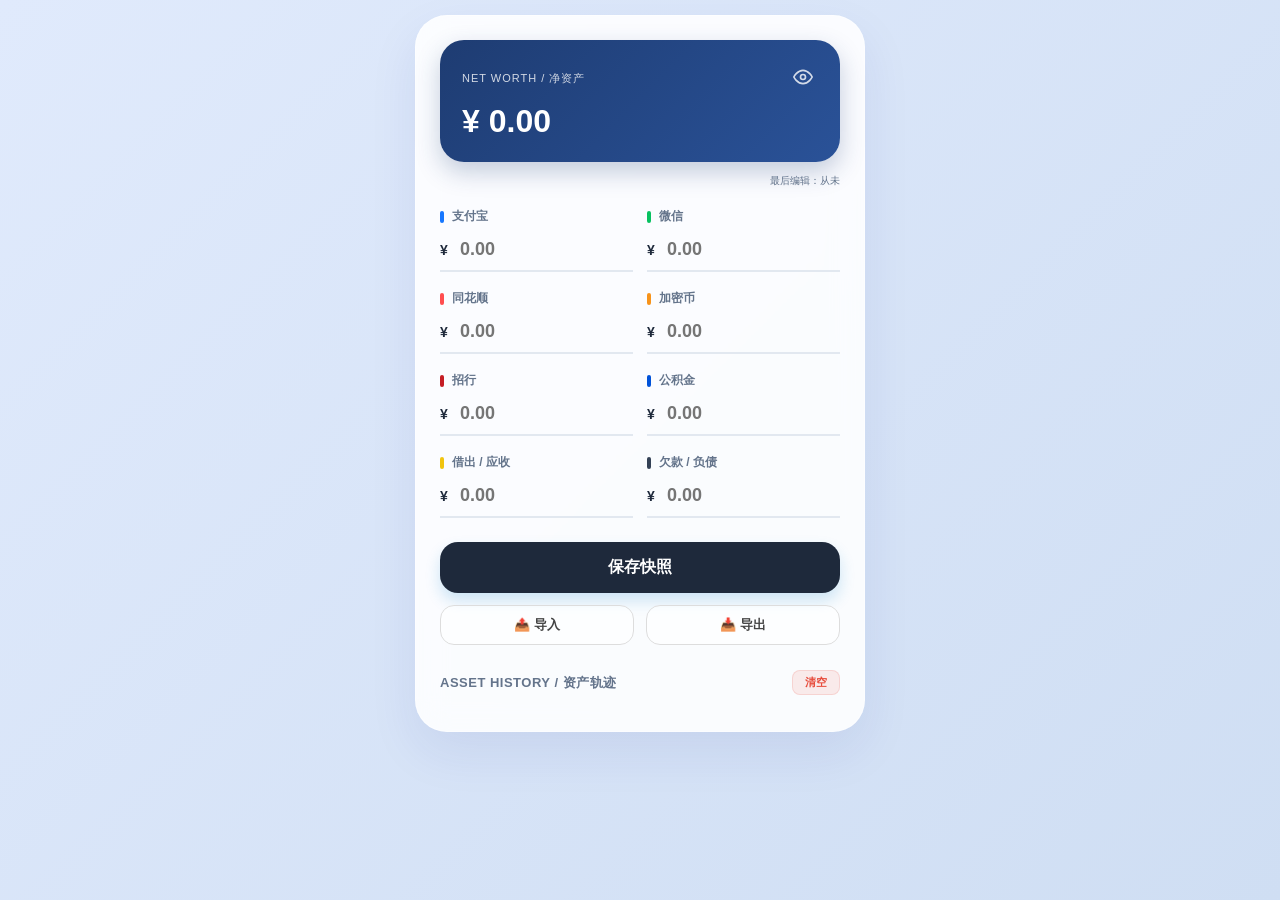
==== commit 7458b71f: "Add files via upload" ====
--- a/assets.html
+++ b/assets.html
@@ -3,117 +3,105 @@
 <head>
     <meta charset="UTF-8">
     <meta name="viewport" content="width=device-width, initial-scale=1.0, maximum-scale=1.0, user-scalable=0">
-    <title>财富看板-高对比版</title>
+    <title>财富看板-专业版</title>
     <style>
         :root {
             --ali: #1677ff; --wx: #07c160; --ths: #ff4d4f;
             --cry: #f7931a; --cmb: #c51d24; --gjj: #0052d9;
             --debt: #334155; --receiv: #f1c40f; --up: #2ecc71; --down: #e74c3c;
-            /* 整体背景略微加深，以便衬托出白色卡片 */
-            --app-bg: linear-gradient(135deg, #e2e8f0 0%, #cbd5e1 100%);
-            /* 主卡片使用纯净白，增加实体感 */
-            --card-base: rgba(255, 255, 255, 0.95);
-            /* 输入框和记录背景使用略深的灰白，形成凹陷感 */
-            --item-bg: rgba(0, 0, 0, 0.04);
-            --accent: #1e3c72;
+            --app-bg: linear-gradient(135deg, #e0eafc 0%, #cfdef3 100%);
+            --card-glass: rgba(255, 255, 255, 0.88);
         }
 
         body { 
             font-family: -apple-system, BlinkMacSystemFont, "Segoe UI", Roboto, sans-serif; 
             background: var(--app-bg); 
             display: flex; justify-content: center; 
-            min-height: 100vh; margin: 0; padding: 20px 15px; box-sizing: border-box; 
-            color: #1e293b;
-        }
-
-        /* 主卡片：增加边框深度 */
+            min-height: 100vh; margin: 0; padding: 15px; box-sizing: border-box; 
+        }
+
         .app-card { 
-            background: var(--card-base); 
-            backdrop-filter: blur(20px); 
-            -webkit-backdrop-filter: blur(20px);
-            border: 1px solid rgba(255, 255, 255, 1);
-            border-radius: 32px; padding: 24px; width: 100%; max-width: 420px; 
-            box-shadow: 0 20px 50px rgba(0, 0, 0, 0.1); 
+            background: var(--card-glass); 
+            backdrop-filter: blur(15px); 
+            -webkit-backdrop-filter: blur(15px);
+            border: 1px solid rgba(255, 255, 255, 0.4);
+            border-radius: 32px; padding: 24px; width: 100%; max-width: 400px; 
+            box-shadow: 0 20px 50px rgba(31, 38, 135, 0.08); 
             height: fit-content; 
         }
 
         .summary-card { 
             background: linear-gradient(135deg, #1e3c72 0%, #2a5298 100%); 
-            padding: 24px; border-radius: 24px; color: #fff; 
-            box-shadow: 0 10px 25px rgba(30, 60, 114, 0.2);
-            position: relative; overflow: hidden; margin-bottom: 8px;
-        }
-
-        .summary-header { display: flex; justify-content: space-between; align-items: center; opacity: 0.8; font-size: 11px; font-weight: 600; letter-spacing: 1px; }
-        .summary-val { font-size: 34px; font-weight: 800; font-family: "DIN Alternate", sans-serif; margin-top: 8px; transition: filter 0.3s; }
-        .update-time { font-size: 11px; color: #64748b; text-align: right; margin: 12px 0 24px 0; }
-
-        .grid { display: grid; grid-template-columns: 1fr 1fr; gap: 16px; margin-bottom: 24px; }
-        .label-wrap { display: flex; align-items: center; margin-bottom: 6px; font-size: 12px; color: #475569; font-weight: 700; }
-        .brand-line { width: 3px; height: 10px; border-radius: 2px; margin-right: 6px; }
+            padding: 22px; border-radius: 24px; color: #fff; 
+            box-shadow: 0 10px 25px rgba(30, 60, 114, 0.25);
+            position: relative;
+        }
+
+        .summary-header { display: flex; justify-content: space-between; align-items: center; opacity: 0.8; font-size: 11px; letter-spacing: 1px; }
+        .summary-val { font-size: 32px; font-weight: 800; font-family: "DIN Alternate", sans-serif; margin-top: 8px; }
+        .update-time { font-size: 10px; color: #64748b; text-align: right; margin: 12px 0 20px 0; }
+
+        @keyframes save-flash {
+            0% { opacity: 1; transform: scale(1); }
+            50% { opacity: 0.5; transform: scale(1.02); }
+            100% { opacity: 1; transform: scale(1); }
+        }
+        .save-active { animation: save-flash 0.4s ease-out; }
+
+        .grid { display: grid; grid-template-columns: 1fr 1fr; gap: 18px 14px; margin-bottom: 24px; }
+        .label-wrap { display: flex; align-items: center; margin-bottom: 4px; font-size: 12px; color: #64748b; font-weight: 600; }
+        .brand-line { width: 4px; height: 12px; border-radius: 2px; margin-right: 8px; }
         
-        /* 输入框：通过内阴影和背景色差增加“凹陷”感，使其在白色卡片上非常明显 */
-        .input-box { 
-            position: relative; 
-            background: var(--item-bg); 
-            border-radius: 12px;
-            padding: 2px 10px; 
-            border: 1px solid rgba(0, 0, 0, 0.05);
-            /* 关键：增加一个非常淡的内阴影 */
-            box-shadow: inset 0 2px 4px rgba(0,0,0,0.03);
-            transition: all 0.2s ease; 
-        }
-        .input-box:focus-within { 
-            background: #fff; 
-            border-color: var(--ali); 
-            box-shadow: 0 4px 12px rgba(22, 119, 255, 0.15);
-            transform: translateY(-1px);
-        }
-        .input-box::before { content: "¥"; position: absolute; left: 10px; top: 50%; transform: translateY(-50%); color: #94a3b8; font-size: 12px; font-weight: 700; }
+        .input-box { position: relative; border-bottom: 2px solid #e2e8f0; transition: 0.3s; }
+        .input-box:focus-within { border-bottom-color: #1e3c72; }
+        .input-box::before { content: "¥"; position: absolute; left: 0; top: 50%; transform: translateY(-50%); color: #1e293b; font-size: 14px; font-weight: 700; }
         
-        input { width: 100%; padding: 10px 0 10px 14px; border: none; background: transparent; font-size: 16px; font-weight: 700; outline: none; color: #0f172a; box-sizing: border-box; }
+        input { width: 100%; padding: 10px 0 10px 20px; border: none; background: transparent; font-size: 18px; font-weight: 700; outline: none; color: #1e293b; box-sizing: border-box; }
+        .blur-text { filter: blur(6px); pointer-events: none; user-select: none; }
+
+        .btn-stack { display: flex; flex-direction: column; gap: 12px; margin-bottom: 25px; }
+        .save-btn { 
+            background: #1e293b; color: white; border: none; padding: 15px; 
+            border-radius: 18px; font-weight: 700; cursor: pointer; font-size: 16px;
+            transition: 0.2s; box-shadow: 0 8px 15px rgba(20, 136, 204, 0.2);
+        }
+        .save-btn:active { transform: scale(0.96); }
+
+        .secondary-btns { display: grid; grid-template-columns: 1fr 1fr; gap: 12px; }
+        .sec-btn { background: rgba(255,255,255,0.5); color: #444; border: 1px solid #ddd; padding: 10px; border-radius: 14px; font-size: 13px; font-weight: 600; cursor: pointer; display: flex; align-items: center; justify-content: center; gap: 6px; }
+
+        .history-header { display: flex; justify-content: space-between; align-items: center; margin-bottom: 12px; }
+        .section-title { font-size: 13px; font-weight: 700; color: #64748b; letter-spacing: 0.5px; }
         
-        .blur-active { filter: blur(10px) grayscale(1); pointer-events: none; user-select: none; }
-
-        .btn-stack { display: flex; flex-direction: column; gap: 12px; margin-bottom: 30px; }
-        .save-btn { 
-            background: #1e293b; color: white; border: none; padding: 16px; 
-            border-radius: 16px; font-weight: 700; cursor: pointer; font-size: 15px; 
-            box-shadow: 0 4px 12px rgba(0,0,0,0.1); transition: 0.2s;
-        }
-        .save-btn:active { transform: scale(0.97); background: #0f172a; }
-
-        .secondary-btns { display: grid; grid-template-columns: 1fr 1fr; gap: 12px; }
-        .sec-btn { background: #fff; color: #475569; border: 1px solid #e2e8f0; padding: 10px; border-radius: 12px; font-size: 12px; font-weight: 600; cursor: pointer; display: flex; align-items: center; justify-content: center; gap: 6px; transition: 0.2s; }
-        .sec-btn:hover { background: #f8fafc; border-color: #cbd5e1; }
-
-        .history-header { display: flex; justify-content: space-between; align-items: center; margin-bottom: 12px; padding: 0 4px; }
-        .section-title { font-size: 12px; font-weight: 800; color: #64748b; text-transform: uppercase; }
-        .clear-all-btn { color: var(--down); font-size: 11px; font-weight: 700; cursor: pointer; border: none; background: none; opacity: 0.7; }
-
-        /* 历史记录背景：使用实体边框和略微的颜色区分 */
-        .history-list { max-height: 240px; overflow-y: auto; }
+        .clear-all-btn { 
+            color: var(--down); font-size: 11px; font-weight: 700; cursor: pointer; 
+            padding: 4px 12px; border-radius: 8px; background: rgba(231, 76, 60, 0.1); 
+            border: 1px solid rgba(231, 76, 60, 0.15); transition: 0.2s;
+        }
+        .clear-all-btn:active { transform: scale(0.92); background: rgba(231, 76, 60, 0.2); }
+
+        .history-list { max-height: 280px; overflow-y: auto; }
         .history-item { 
-            display: grid; grid-template-columns: 1.2fr 1.8fr 30px; align-items: center; 
-            padding: 14px; 
-            background: #f8fafc; /* 使用非常淡的灰蓝色背景 */
-            border-radius: 16px; 
-            margin-bottom: 10px; 
-            border: 1px solid #edf2f7;
-            box-shadow: 0 2px 5px rgba(0,0,0,0.02);
-        }
-
-        .hist-amount { font-size: 15px; font-weight: 800; color: #1e293b; }
-        .hist-time-center { font-size: 10px; color: #94a3b8; text-align: center; font-weight: 500; }
-        .diff-tag { font-size: 10px; padding: 2px 6px; border-radius: 4px; font-weight: 800; margin-top: 4px; display: inline-block; }
-        .diff-up { background: #f0fdf4; color: #166534; }
-        .diff-down { background: #fef2f2; color: #991b1b; }
+            display: grid; grid-template-columns: 1.2fr 1.8fr 30px; 
+            align-items: center; padding: 14px 12px; 
+            background: rgba(255, 255, 255, 0.5); 
+            border-radius: 18px; margin-bottom: 10px; 
+            border: 1px solid rgba(255, 255, 255, 0.6);
+            transition: all 0.2s; cursor: pointer;
+        }
+        .history-item:active { transform: scale(0.97); background: rgba(255, 255, 255, 0.9); }
+
+        .hist-amount { font-size: 14px; font-weight: 800; font-family: "DIN Alternate", sans-serif; }
+        .hist-time-center { font-size: 12px; color: #64748b; text-align: center; font-variant-numeric: tabular-nums; white-space: nowrap; }
         
-        .del-btn { width: 28px; height: 28px; border-radius: 8px; background: #fff; border: 1px solid #e2e8f0; cursor: pointer; color: #94a3b8; display: flex; align-items: center; justify-content: center; font-size: 12px; }
-        .del-btn:hover { color: var(--down); border-color: #fecaca; }
-
-        .chart-box { width: 100%; height: 160px; margin-top: 20px; padding: 10px; background: var(--item-bg); border-radius: 20px; }
-        .axis-label { font-size: 9px; fill: #94a3b8; font-weight: 600; }
+        .diff-tag { font-size: 9px; padding: 2px 6px; border-radius: 5px; font-weight: 800; margin-top: 4px; width: fit-content; }
+        .diff-up { background: #fee2e2; color: #b91c1c; }
+        .diff-down { background: #dcfce7; color: #15803d; }
+        .del-btn { width: 28px; height: 28px; border-radius: 10px; background: #fff; border: 1px solid #eee; cursor: pointer; display: flex; align-items: center; justify-content: center; }
+
+        .chart-box { width: 100%; height: 160px; margin-top: 15px; }
+        .chart-svg { width: 100%; height: 130px; overflow: visible; }
+        .axis-label { font-size: 9px; fill: #aaa; }
     </style>
 </head>
 <body>
@@ -122,53 +110,53 @@
     <div class="summary-card" id="summary-card">
         <div class="summary-header">
             <span>NET WORTH / 净资产</span>
-            <button onclick="togglePrivacy()" id="privacy-btn" style="background:none; border:none; color:white; cursor:pointer; padding:5px; display:flex; align-items:center;">
-                <span id="eye-icon">
-                    <svg width="18" height="18" viewBox="0 0 24 24" fill="none" stroke="currentColor" stroke-width="2.5" stroke-linecap="round" stroke-linejoin="round"><path d="M1 12s4-8 11-8 11 8 11 8-4 8-11 8-11-8-11-8z"></path><circle cx="12" cy="12" r="3"></circle></svg>
-                </span>
+            <button onclick="togglePrivacy()" id="eye-toggle" style="background:none; border:none; color:white; cursor:pointer; padding:5px;">
+                <svg width="20" height="20" viewBox="0 0 24 24" fill="none" stroke="currentColor" stroke-width="2"><path d="M1 12s4-8 11-8 11 8 11 8-4 8-11 8-11-8-11-8z""")/>><circle cx="12" cy="12" r="3""")/>></svg>
             </button>
         </div>
-        <div class="summary-val" id="summary-val">¥ <span id="res">0.00</span></div>
+        <div class="summary-val">¥ <span id="res">0.00</span></div>
     </div>
-    <div class="update-time">最后更新：<span id="last-update">尚未保存</span></div>
+    <div class="update-time">最后编辑：<span id="last-update">从未</span></div>
 
     <div class="grid">
         <div class="item">
             <div class="label-wrap"><div class="brand-line" style="background:var(--ali)"></div>支付宝</div>
-            <div class="input-box"><input type="text" inputmode="decimal" class="asset-input" id="alipay" placeholder="0.00"></div>
-        </div>
-        <div class="item">
-            <div class="label-wrap"><div class="brand-line" style="background:var(--wx)"></div>微信支付</div>
-            <div class="input-box"><input type="text" inputmode="decimal" class="asset-input" id="wechat" placeholder="0.00"></div>
+            <div class="input-box"><input type="text" inputmode="decimal" class="asset-input" id="alipay" data-name="支付宝" placeholder="0.00"></div>
+        </div>
+        <div class="item">
+            <div class="label-wrap"><div class="brand-line" style="background:var(--wx)"></div>微信</div>
+            <div class="input-box"><input type="text" inputmode="decimal" class="asset-input" id="wechat" data-name="微信" placeholder="0.00"></div>
         </div>
         <div class="item">
             <div class="label-wrap"><div class="brand-line" style="background:var(--ths)"></div>同花顺</div>
-            <div class="input-box"><input type="text" inputmode="decimal" class="asset-input" id="ths" placeholder="0.00"></div>
+            <div class="input-box"><input type="text" inputmode="decimal" class="asset-input" id="ths" data-name="同花顺" placeholder="0.00"></div>
         </div>
         <div class="item">
             <div class="label-wrap"><div class="brand-line" style="background:var(--cry)"></div>加密币</div>
-            <div class="input-box"><input type="text" inputmode="decimal" class="asset-input" id="crypto" placeholder="0.00"></div>
-        </div>
-        <div class="item">
-            <div class="label-wrap"><div class="brand-line" style="background:var(--cmb)"></div>招商银行</div>
-            <div class="input-box"><input type="text" inputmode="decimal" class="asset-input" id="cmb" placeholder="0.00"></div>
+            <div class="input-box"><input type="text" inputmode="decimal" class="asset-input" id="crypto" data-name="加密币" placeholder="0.00"></div>
+        </div>
+        <div class="item">
+            <div class="label-wrap"><div class="brand-line" style="background:var(--cmb)"></div>招行</div>
+            <div class="input-box"><input type="text" inputmode="decimal" class="asset-input" id="cmb" data-name="招行" placeholder="0.00"></div>
         </div>
         <div class="item">
             <div class="label-wrap"><div class="brand-line" style="background:var(--gjj)"></div>公积金</div>
-            <div class="input-box"><input type="text" inputmode="decimal" class="asset-input" id="provident" placeholder="0.00"></div>
-        </div>
-        <div class="item">
-            <div class="label-wrap"><div class="brand-line" style="background:var(--receiv)"></div>借出/应收</div>
-            <div class="input-box"><input type="text" inputmode="decimal" class="asset-input" id="receivable" placeholder="0.00"></div>
-        </div>
-        <div class="item">
-            <div class="label-wrap"><div class="brand-line" style="background:var(--debt)"></div>欠款/负债</div>
-            <div class="input-box"><input type="text" inputmode="decimal" class="asset-input" id="debt" placeholder="0.00" style="color:var(--down)"></div>
+            <div class="input-box"><input type="text" inputmode="decimal" class="asset-input" id="provident" data-name="公积金" placeholder="0.00"></div>
+        </div>
+        <!-- 新增：借出 / 应收 -->
+        <div class="item">
+            <div class="label-wrap"><div class="brand-line" style="background:var(--receiv)"></div>借出 / 应收</div>
+            <div class="input-box"><input type="text" inputmode="decimal" class="asset-input" id="receivable" data-name="借出" placeholder="0.00"></div>
+        </div>
+        <!-- 负债项 -->
+        <div class="item">
+            <div class="label-wrap"><div class="brand-line" style="background:var(--debt)"></div>欠款 / 负债</div>
+            <div class="input-box"><input type="text" inputmode="decimal" class="asset-input" id="debt" data-name="负债" placeholder="0.00" style="color:var(--down)"></div>
         </div>
     </div>
 
     <div class="btn-stack">
-        <button class="save-btn" onclick="saveRecord()">保存资产快照</button>
+        <button class="save-btn" onclick="saveRecord()">保存快照</button>
         <div class="secondary-btns">
             <button class="sec-btn" onclick="document.getElementById('fileIn').click()">📤 导入</button>
             <button class="sec-btn" onclick="exportData()">📥 导出</button>
@@ -178,23 +166,27 @@
 
     <div class="history-section">
         <div class="history-header">
-            <span class="section-title">History Trace / 历史记录</span>
+            <span class="section-title">ASSET HISTORY / 资产轨迹</span>
             <button class="clear-all-btn" onclick="clearAllHistory()">清空</button>
         </div>
         <div class="history-list" id="hist-list"></div>
         <div class="chart-box" id="chart-wrap" style="display:none;">
             <svg class="chart-svg" id="svg-chart">
-                <defs><linearGradient id="g" x1="0" y1="0" x2="0" y2="1"><stop offset="0%" stop-color="#1e3c72" stop-opacity="0.2"/><stop offset="100%" stop-color="#fff" stop-opacity="0"/></linearGradient></defs>
-                <text x="0" y="10" class="axis-label" id="y-max"></text>
-                <text x="0" y="125" class="axis-label" id="y-min"></text>
-                <path fill="url(#g)" id="c-area"></path>
-                <path fill="none" stroke="#1e3c72" stroke-width="2.5" id="c-line" stroke-linejoin="round" stroke-linecap="round"></path>
+                <defs><linearGradient id="g" x1="0" y1="0" x2="0" y2="1"><stop offset="0%" stop-color="#1488cc" stop-opacity="0.2""")/>><stop offset="100%" stop-color="#fff" stop-opacity="0""")/>></linearGradient></defs>
+                <text x="0" y="10" class="axis-label" id="y-max"></text><text x="0" y="125" class="axis-label" id="y-min"></text>
+                <text x="0" y="145" class="axis-label" id="x-start"></text><text x="100%" y="145" class="axis-label" text-anchor="end" id="x-end"></text>
+                <path fill="url(#g)" id="c-area"></path><path fill="none" stroke="#1488cc" stroke-width="2.5" id="c-line" stroke-linejoin="round"></path>
             </svg>
         </div>
     </div>
 </div>
 
 <script>
+    const inputs = document.querySelectorAll('.asset-input');
+    const resDisp = document.getElementById('res');
+    const timeDisp = document.getElementById('last-update');
+    const histList = document.getElementById('hist-list');
+    // 更新了 KEY 列表
     const ASSET_KEYS = ['alipay', 'wechat', 'ths', 'crypto', 'cmb', 'provident', 'receivable', 'debt'];
     let isPrivate = localStorage.getItem('v_privacy') === 'true';
 
@@ -204,7 +196,7 @@
             if (v) document.getElementById(k).value = v;
         });
         const savedTime = localStorage.getItem('v_all_fn_last_update');
-        if (savedTime) document.getElementById('last-update').innerText = savedTime;
+        if (savedTime) timeDisp.innerText = savedTime;
         update(false);
         applyPrivacyStyle();
         render();
@@ -218,71 +210,65 @@
     }
 
     function applyPrivacyStyle() {
-        const eyeIcon = document.getElementById('eye-icon');
-        const summaryVal = document.getElementById('summary-val');
-        const inputs = document.querySelectorAll('.asset-input');
-        const chartBox = document.getElementById('chart-wrap');
-
-        const iconOpen = `<svg width="18" height="18" viewBox="0 0 24 24" fill="none" stroke="currentColor" stroke-width="2.5" stroke-linecap="round" stroke-linejoin="round"><path d="M1 12s4-8 11-8 11 8 11 8-4 8-11 8-11-8-11-8z"></path><circle cx="12" cy="12" r="3"></circle></svg>`;
-        const iconClosed = `<svg width="18" height="18" viewBox="0 0 24 24" fill="none" stroke="currentColor" stroke-width="2.5" stroke-linecap="round" stroke-linejoin="round"><path d="M17.94 17.94A10.07 10.07 0 0 1 12 20c-7 0-11-8-11-8a18.45 18.45 0 0 1 5.06-5.94M9.9 4.24A9.12 9.12 0 0 1 12 4c7 0 11 8 11 8a18.5 18.5 0 0 1-2.16 3.19m-6.72-1.07a3 3 0 1 1-4.24-4.24"></path><line x1="1" y1="1" x2="23" y2="23"></line></svg>`;
-
         if (isPrivate) {
-            summaryVal.classList.add('blur-active');
-            inputs.forEach(i => i.classList.add('blur-active'));
-            if(chartBox) chartBox.style.filter = 'blur(15px)';
-            eyeIcon.innerHTML = iconClosed;
-            eyeIcon.style.opacity = '0.5';
+            resDisp.classList.add('blur-text');
+            inputs.forEach(i => i.classList.add('blur-text'));
+            document.getElementById('chart-wrap').style.filter = 'blur(10px)';
         } else {
-            summaryVal.classList.remove('blur-active');
-            inputs.forEach(i => i.classList.remove('blur-active'));
-            if(chartBox) chartBox.style.filter = 'none';
-            eyeIcon.innerHTML = iconOpen;
-            eyeIcon.style.opacity = '1';
+            resDisp.classList.remove('blur-text');
+            inputs.forEach(i => i.classList.remove('blur-text'));
+            document.getElementById('chart-wrap').style.filter = 'none';
         }
     }
 
     function update(shoudTime = true) {
-        let assets = 0, debtVal = parseFloat(document.getElementById('debt').value) || 0;
+        let assets = 0, debt = parseFloat(document.getElementById('debt').value) || 0;
         ASSET_KEYS.forEach(k => { if(k !== 'debt') assets += (parseFloat(document.getElementById(k).value) || 0); });
-        const netWorth = assets - debtVal;
-        document.getElementById('res').innerText = netWorth.toLocaleString('zh-CN', {minimumFractionDigits: 2});
+        const netWorth = assets - debt;
+        resDisp.innerText = netWorth.toLocaleString('zh-CN', {minimumFractionDigits: 2});
         if (shoudTime) {
             const timeStr = new Date().toLocaleString('zh-CN', {hour12: false});
-            document.getElementById('last-update').innerText = timeStr;
+            timeDisp.innerText = timeStr;
             localStorage.setItem('v_all_fn_last_update', timeStr);
         }
     }
 
     function saveRecord() {
-        const total = parseFloat(document.getElementById('res').innerText.replace(/,/g, ''));
+        const total = parseFloat(resDisp.innerText.replace(/,/g, ''));
         const now = new Date();
         const fullTime = now.getFullYear() + '/' + String(now.getMonth() + 1).padStart(2, '0') + '/' + String(now.getDate()).padStart(2, '0') + ' ' + String(now.getHours()).padStart(2, '0') + ':' + String(now.getMinutes()).padStart(2, '0');
         const chartDay = (now.getMonth()+1) + '-' + now.getDate();
+        const timeStr = now.toLocaleString('zh-CN', {hour12: false});
+        timeDisp.innerText = timeStr;
+        localStorage.setItem('v_all_fn_last_update', timeStr);
         let detail = {};
         ASSET_KEYS.forEach(k => detail[k] = document.getElementById(k).value || "0");
         let h = JSON.parse(localStorage.getItem('v_all_fn_hist') || "[]");
         h.unshift({amount: total, time: fullTime, day: chartDay, detail: detail});
         localStorage.setItem('v_all_fn_hist', JSON.stringify(h));
         render();
+        const card = document.getElementById('summary-card');
+        card.classList.remove('save-active');
+        void card.offsetWidth; card.classList.add('save-active');
     }
 
     function render() {
-        const list = document.getElementById('hist-list');
         let h = JSON.parse(localStorage.getItem('v_all_fn_hist') || "[]");
-        list.innerHTML = h.map((r, i) => {
-            const amount = Number(r.amount) || 0;
+        histList.innerHTML = h.map((r, i) => {
+            const amount = r.amount != null ? Number(r.amount) : 0;
             let diffHtml = "";
             if (i < h.length - 1) {
-                const d = amount - (Number(h[i+1].amount) || 0);
-                diffHtml = `<span class="diff-tag ${d>=0?'diff-up':'diff-down'}">${d>=0?'▲':'▼'} ¥${Math.abs(d).toLocaleString()}</span>`;
-            } else { diffHtml = `<span class="diff-tag" style="background:#e2e8f0;color:#64748b">INIT</span>`; }
+                const nextAmount = h[i+1].amount != null ? Number(h[i+1].amount) : 0;
+                const d = amount - nextAmount;
+                diffHtml = `<span class="diff-tag ${d>=0?'diff-up':'diff-down'}">${d>=0?'+':'-'}${Math.abs(d).toLocaleString()}</span>`;
+            } else { diffHtml = `<span class="diff-tag" style="background:#eee;color:#999">START</span>`; }
             return `<div class="history-item">
-                <div class="${isPrivate?'blur-active':''}">
+                <div class="hist-info-left ${isPrivate?'blur-text':''}">
                     <div class="hist-amount">¥${amount.toLocaleString()}</div>
                     ${diffHtml}
                 </div>
-                <div class="hist-time-center">${r.time.replace(' ', '<br>')}</div>
-                <button class="del-btn" onclick="del(${i})">✕</button>
+                <div class="hist-time-center">${r.time}</div>
+                <div class="del-btn-wrap"><button class="del-btn" onclick="del(${i})">🗑️</button></div>
             </div>`;
         }).join('');
         draw(h);
@@ -293,13 +279,15 @@
         if (h.length < 2) { box.style.display='none'; return; }
         box.style.display='block';
         const data = [...h].reverse().slice(-10);
-        const vals = data.map(r => Number(r.amount) || 0);
+        const vals = data.map(r => r.amount != null ? Number(r.amount) : 0);
         const w = document.getElementById('svg-chart').clientWidth, ht = 120;
         let max = Math.max(...vals), min = Math.min(...vals);
         let pad = (max - min) * 0.2 || 1000;
         max += pad; min -= pad;
         document.getElementById('y-max').textContent = (max/10000).toFixed(1)+'w';
         document.getElementById('y-min').textContent = (min/10000).toFixed(1)+'w';
+        document.getElementById('x-start').textContent = data[0] ? data[0].day : '';
+        document.getElementById('x-end').textContent = data[data.length-1] ? data[data.length-1].day : '';
         const pts = vals.map((v, i) => {
             const x = (i/(vals.length-1)) * w;
             const y = ht - ((v-min)/(max-min)) * ht;
@@ -310,34 +298,83 @@
         document.getElementById('c-area').setAttribute('d', `${d} L ${w},${ht} L 0,${ht} Z`);
     }
 
-    function del(idx) { if(confirm("删除记录？")) { let h = JSON.parse(localStorage.getItem('v_all_fn_hist')); h.splice(idx,1); localStorage.setItem('v_all_fn_hist',JSON.stringify(h)); render(); } }
-    function clearAllHistory() { if(confirm("确定清空？")) { localStorage.removeItem('v_all_fn_hist'); render(); } }
-
+    function del(idx) { if(confirm("删除此记录？")) { let h = JSON.parse(localStorage.getItem('v_all_fn_hist')); h.splice(idx,1); localStorage.setItem('v_all_fn_hist',JSON.stringify(h)); render(); } }
+    function clearAllHistory() { if(confirm("确定要清空所有资产轨迹吗？")) { localStorage.removeItem('v_all_fn_hist'); render(); } }
     function exportData() {
         let h = JSON.parse(localStorage.getItem('v_all_fn_hist') || "[]");
-        let csv = "\uFEFF时间,总资产," + ASSET_KEYS.join(",") + "\n";
-        csv += [...h].reverse().map(r => [r.time, r.amount, ...ASSET_KEYS.map(k => (r.detail?r.detail[k]:"0"))].join(",")).join("\n");
-        const a = document.createElement('a'); a.href = URL.createObjectURL(new Blob([csv], {type: 'text/csv'})); a.download = `财富快照_${new Date().toISOString().slice(0,10)}.csv`; a.click();
+        if (!h.length) return;
+        let csv = "\uFEFF时间,总计," + ASSET_KEYS.join(",") + "\n";
+        csv += [...h].reverse().map(r => [r.time, r.amount, ...ASSET_KEYS.map(k => (r.detail?r.detail[k]:""))].join(",")).join("\n");
+        const a = document.createElement('a'); a.href = URL.createObjectURL(new Blob([csv], {type: 'text/csv'})); a.download = `财富备份.csv`; a.click();
     }
 
     function importData(input) {
+        const file = input.files[0];
+        if (!file) return;
         const reader = new FileReader();
-        reader.onload = (e) => {
+        reader.onload = function(e) {
             try {
-                const lines = e.target.result.replace(/^\uFEFF/, '').split("\n").filter(l => l.trim());
-                const history = lines.slice(1).map(l => {
-                    const v = l.split(",");
-                    const detail = {}; ASSET_KEYS.forEach((k, idx) => { detail[k] = v[2+idx] || "0"; });
-                    return { time: v[0], amount: parseFloat(v[1]), day: v[0].split(" ")[0], detail };
-                });
-                localStorage.setItem('v_all_fn_hist', JSON.stringify(history.reverse()));
-                location.reload();
-            } catch(err) { alert("格式错误"); }
+                let csv = e.target.result;
+                csv = csv.replace(/^\uFEFF/, '');
+                const lines = csv.split("\n").filter(line => line.trim());
+                if (lines.length < 2) return;
+                const history = [];
+                for (let i = 1; i < lines.length; i++) {
+                    const values = lines[i].split(",");
+                    if (values.length < 2) continue;
+                    const detail = {};
+                    ASSET_KEYS.forEach((k, idx) => {
+                        const val = values[2 + idx];
+                        detail[k] = (val && val.trim() !== "" && val !== "0") ? val.trim() : "";
+                    });
+                    const amountStr = (values[1] || "").replace(/,/g, "");
+                    const amount = parseFloat(amountStr) || 0;
+                    let day = "导入";
+                    if (values[0] && values[0].includes(" ")) {
+                        const datePart = values[0].split(" ")[0];
+                        if (datePart.includes("/")) {
+                            const parts = datePart.split("/");
+                            day = parts[parts.length - 2] + "-" + parts[parts.length - 1];
+                        }
+                    }
+                    history.push({
+                        time: values[0],
+                        amount: amount,
+                        day: day,
+                        detail: detail
+                    });
+                }
+                if (history.length) {
+                    history.reverse();
+                    localStorage.setItem('v_all_fn_hist', JSON.stringify(history));
+                    const latest = history[0];
+                    if (latest.time) {
+                        timeDisp.innerText = latest.time;
+                        localStorage.setItem('v_all_fn_last_update', latest.time);
+                    }
+                    if (latest.detail) {
+                        ASSET_KEYS.forEach(k => {
+                            if (latest.detail[k]) {
+                                document.getElementById(k).value = latest.detail[k];
+                                localStorage.setItem('v_all_fn_' + k, latest.detail[k]);
+                            }
+                        });
+                    }
+                    update(false);
+                    render();
+                    alert("导入成功！共导入 " + history.length + " 条记录。");
+                }
+                input.value = "";
+            } catch(err) {
+                console.error(err);
+                alert("导入失败");
+                input.value = "";
+            }
         };
-        reader.readAsText(input.files[0]);
-    }
-
-    document.querySelectorAll('.asset-input').forEach(i => i.addEventListener('input', (e) => {
+        reader.readAsText(file);
+    }
+
+    inputs.forEach(i => i.addEventListener('input', (e) => {
         let v = e.target.value.replace(/[^\d.]/g, "").replace(/\.(?=.*\.)/g, "");
         e.target.value = v;
         localStorage.setItem('v_all_fn_' + e.target.id, v);
@@ -345,4 +382,4 @@
     }));
 </script>
 </body>
-</html>+</html>
